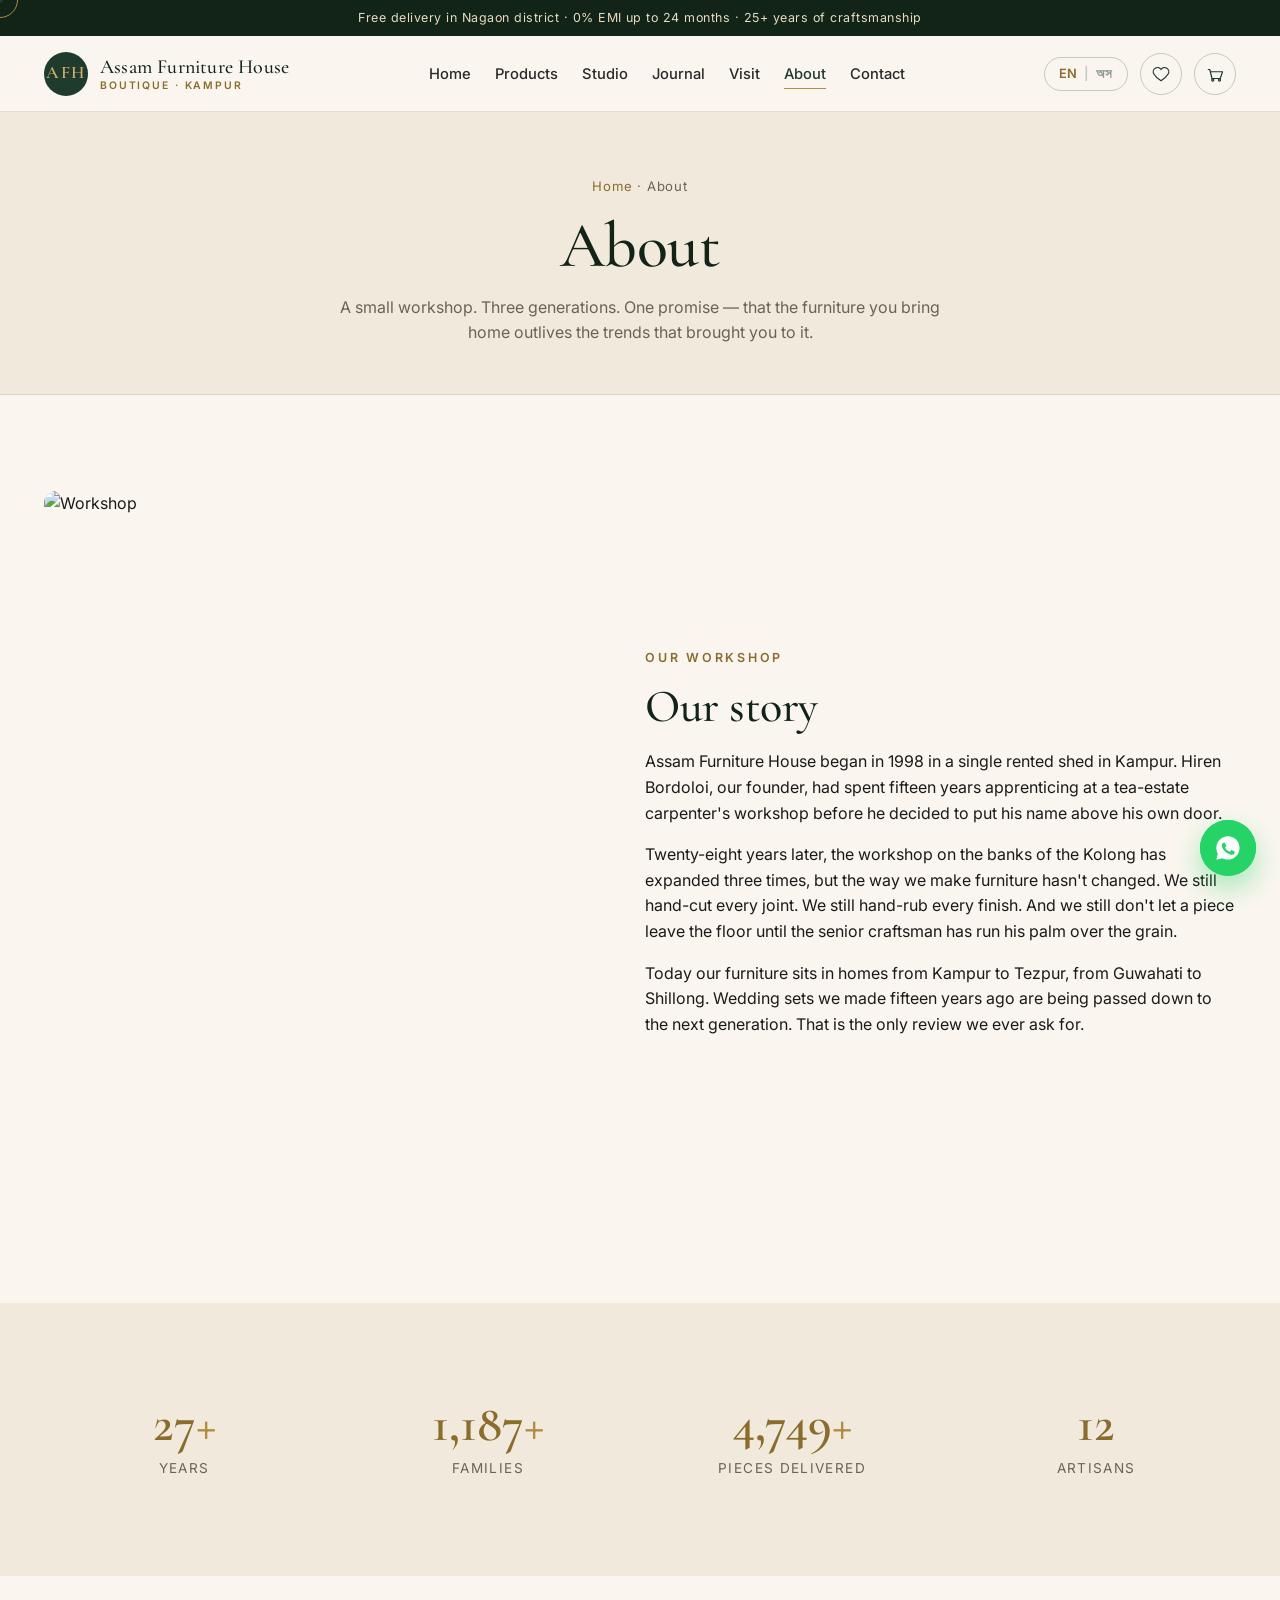
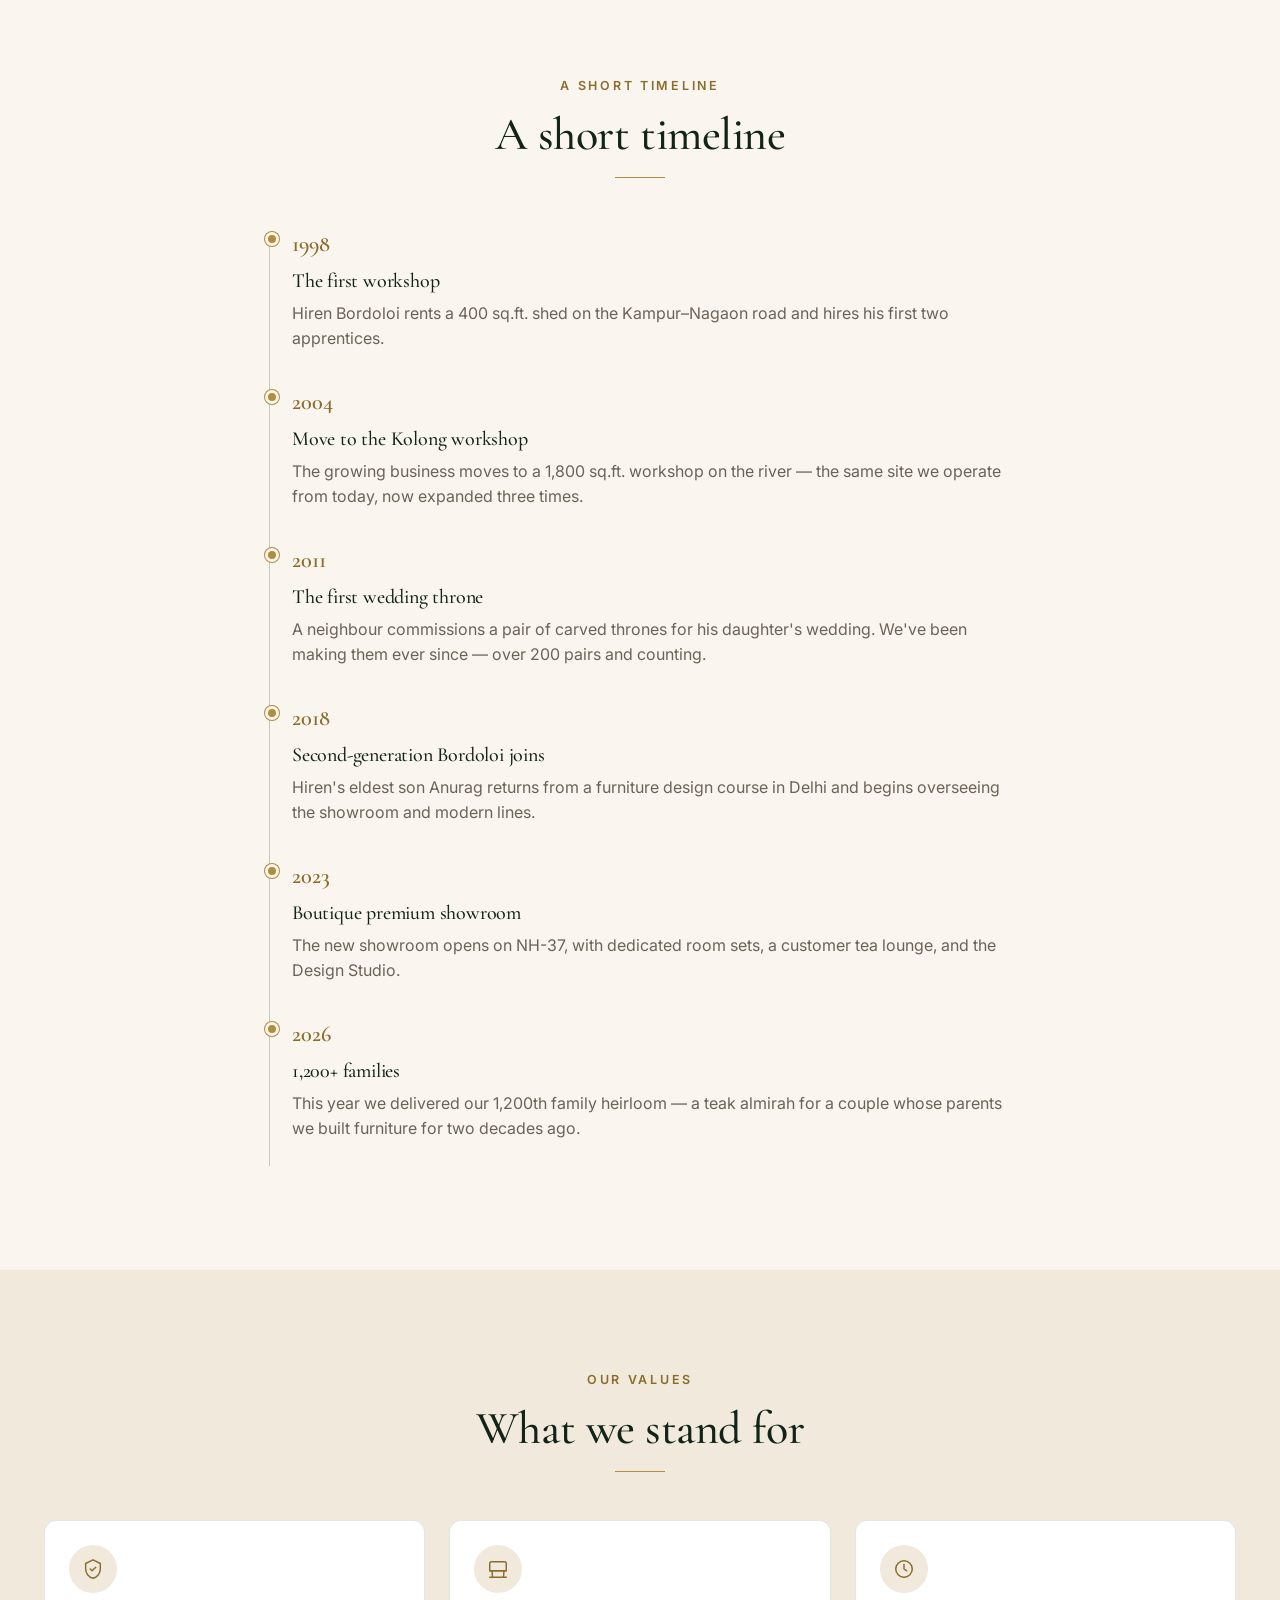
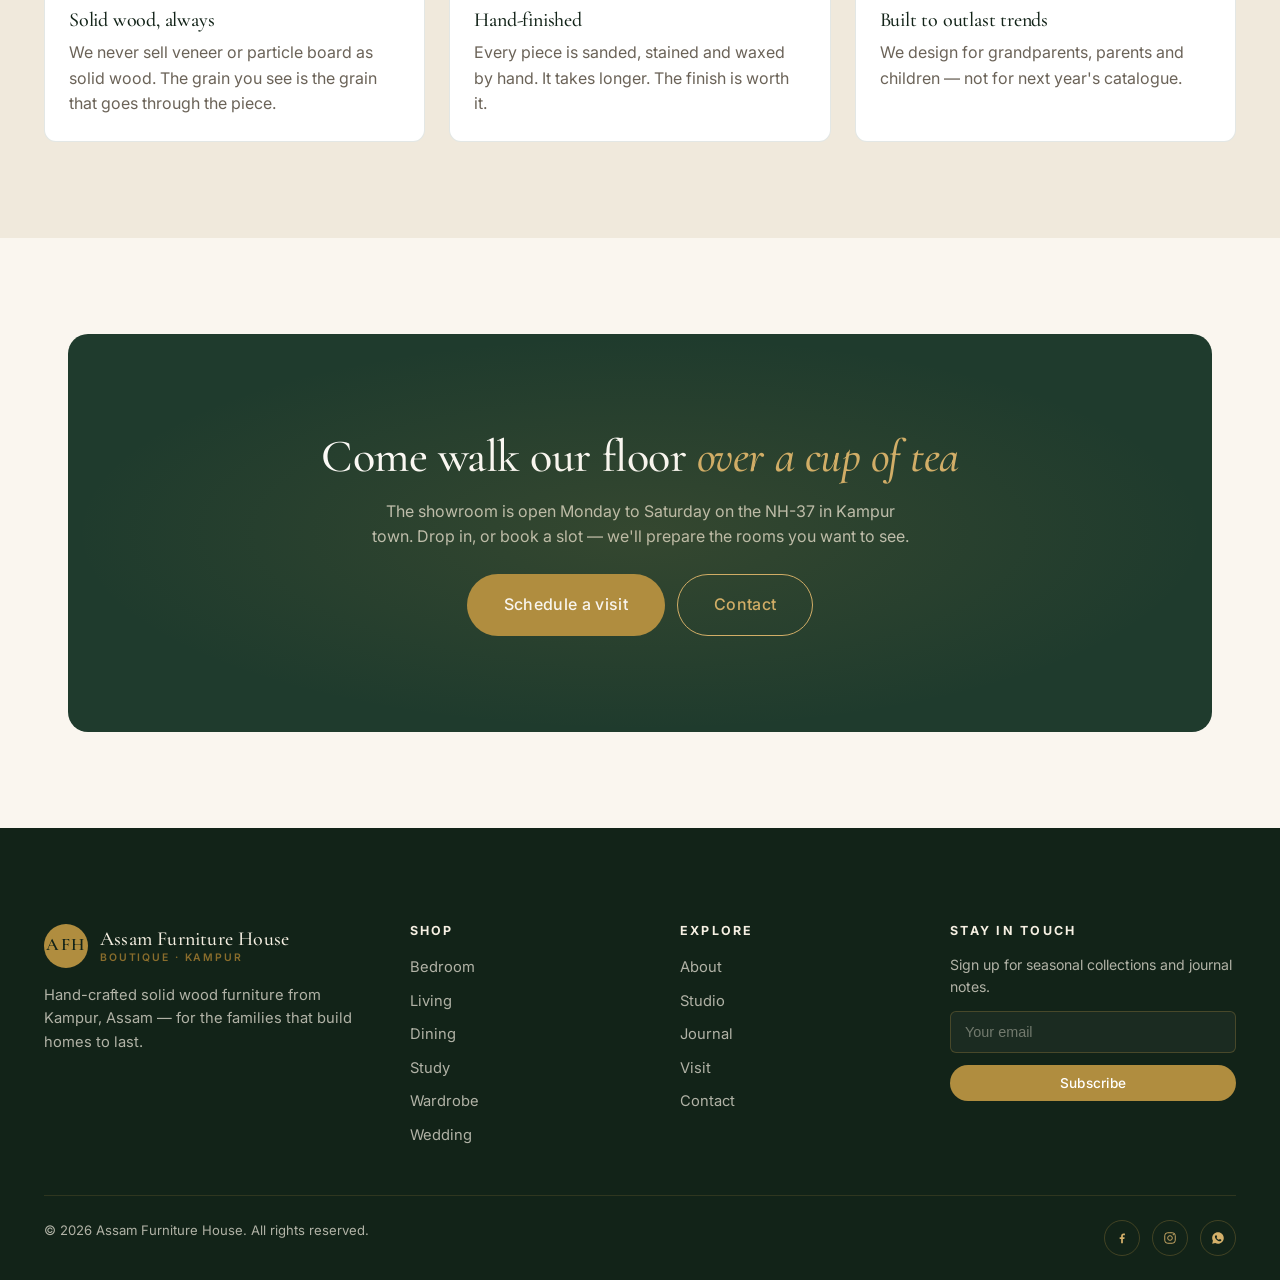
==== about.html @ fefc9b8c "first commit" ====
<!DOCTYPE html>
<html lang="en">
<head>
  <meta charset="UTF-8" />
  <meta name="viewport" content="width=device-width, initial-scale=1.0" />
  <title>About — Assam Furniture House</title>
  <meta name="description" content="Three generations of the Bordoloi family, hand-crafting solid wood furniture in Kampur, Assam since 1998." />

  <link rel="preconnect" href="https://fonts.googleapis.com">
  <link rel="preconnect" href="https://fonts.gstatic.com" crossorigin>
  <link href="https://fonts.googleapis.com/css2?family=Cormorant+Garamond:ital,wght@0,400;0,500;0,600;0,700;1,400;1,500&family=Inter:wght@400;500;600;700&display=swap" rel="stylesheet">

  <link rel="stylesheet" href="styles.css" />
  <script src="i18n.js" defer></script>
  <script src="script.js" defer></script>
  <script src="cart.js" defer></script>
  <script src="products.js" defer></script>
</head>
<body>

  <div class="page-loader" id="pageLoader">
    <div class="loader-inner">
      <div class="loader-mark">AFH</div>
      <div class="loader-line"></div>
    </div>
  </div>
  <div class="page-transition" id="pageTransition"></div>
  <div class="cursor-dot" id="cursorDot"></div>
  <div class="cursor-ring" id="cursorRing"></div>

  <header class="site-header">
    <div class="topbar">
      <div class="container topbar-inner">
        <p class="topbar-msg" data-i18n="topbar.msg">Free delivery in Nagaon district · 0% EMI up to 24 months · 25+ years of craftsmanship</p>
      </div>
    </div>
    <nav class="navbar" id="navbar">
      <div class="container nav-inner">
        <a href="index.html" class="brand">
          <span class="brand-mark">AFH</span>
          <span class="brand-name">
            <span data-i18n="brand.name">Assam Furniture House</span>
            <small data-i18n="brand.tag">Boutique · Kampur</small>
          </span>
        </a>
        <ul class="nav-links" id="navLinks">
          <li><a href="index.html" data-i18n="nav.home">Home</a></li>
          <li><a href="products.html" data-i18n="nav.products">Products</a></li>
          <li><a href="studio.html" data-i18n="nav.studio">Studio</a></li>
          <li><a href="journal.html" data-i18n="nav.journal">Journal</a></li>
          <li><a href="visit.html" data-i18n="nav.visit">Visit</a></li>
          <li><a href="about.html" data-i18n="nav.about">About</a></li>
          <li><a href="contact.html" data-i18n="nav.contact">Contact</a></li>
        </ul>
        <div class="nav-actions">
          <button class="lang-toggle" aria-label="Switch language">
            <span data-lang="en" class="on">EN</span>
            <span class="sep">|</span>
            <span data-lang="as">অস</span>
          </button>
          <a href="cart.html#wishlist" class="cart-pill" aria-label="Wishlist">
            <svg viewBox="0 0 24 24" fill="none" stroke="currentColor" stroke-width="1.6" stroke-linecap="round" stroke-linejoin="round"><path d="M12 21s-7-4.5-9.5-9A5.5 5.5 0 0 1 12 6a5.5 5.5 0 0 1 9.5 6c-2.5 4.5-9.5 9-9.5 9z"/></svg>
            <span class="count" data-wishlist-count>0</span>
          </a>
          <a href="cart.html" class="cart-pill" aria-label="Cart">
            <svg viewBox="0 0 24 24" fill="none" stroke="currentColor" stroke-width="1.6" stroke-linecap="round" stroke-linejoin="round"><path d="M3 6h2l3 12h11l3-9H6"/><circle cx="9" cy="20" r="1.4"/><circle cx="18" cy="20" r="1.4"/></svg>
            <span class="count" data-cart-count>0</span>
          </a>
          <button class="hamburger" id="hamburger" aria-label="Open menu" aria-expanded="false">
            <span></span><span></span><span></span>
          </button>
        </div>
      </div>
    </nav>
  </header>

  <main>
    <header class="page-header">
      <div class="container">
        <div class="breadcrumb">
          <a href="index.html" data-i18n="nav.home">Home</a> · <span data-i18n="nav.about">About</span>
        </div>
        <h1 data-i18n="nav.about">Our story</h1>
        <p data-i18n="about.lead">A small workshop. Three generations. One promise — that the furniture you bring home outlives the trends that brought you to it.</p>
      </div>
    </header>

    <!-- Story -->
    <section>
      <div class="container">
        <div class="story-grid">
          <div class="story-img reveal">
            <img src="https://images.unsplash.com/photo-1556909114-f6e7ad7d3136?w=900&q=80&auto=format&fit=crop" alt="Workshop" loading="lazy">
          </div>
          <div class="reveal reveal-delay-1">
            <span class="eyebrow" data-i18n="sections.story_eyebrow">Our Workshop</span>
            <h2 data-i18n="about.story_t">Our story</h2>
            <p data-i18n="about.story_p1">Assam Furniture House began in 1998 in a single rented shed in Kampur. Hiren Bordoloi, our founder, had spent fifteen years apprenticing at a tea-estate carpenter's workshop before he decided to put his name above his own door.</p>
            <p data-i18n="about.story_p2">Twenty-eight years later, the workshop on the banks of the Kolong has expanded three times, but the way we make furniture hasn't changed. We still hand-cut every joint. We still hand-rub every finish. And we still don't let a piece leave the floor until the senior craftsman has run his palm over the grain.</p>
            <p data-i18n="about.story_p3">Today our furniture sits in homes from Kampur to Tezpur, from Guwahati to Shillong. Wedding sets we made fifteen years ago are being passed down to the next generation. That is the only review we ever ask for.</p>
          </div>
        </div>
      </div>
    </section>

    <!-- Stats -->
    <section style="background: var(--bg-soft);">
      <div class="container">
        <div class="stats-row">
          <div class="stat reveal">
            <div class="num"><span data-count="27">0</span><span class="plus">+</span></div>
            <div class="label" data-i18n="sections.stat_years">Years</div>
          </div>
          <div class="stat reveal reveal-delay-1">
            <div class="num"><span data-count="1200">0</span><span class="plus">+</span></div>
            <div class="label" data-i18n="sections.stat_families">Families</div>
          </div>
          <div class="stat reveal reveal-delay-2">
            <div class="num"><span data-count="4800">0</span><span class="plus">+</span></div>
            <div class="label" data-i18n="sections.stat_pieces">Pieces delivered</div>
          </div>
          <div class="stat reveal reveal-delay-3">
            <div class="num"><span data-count="12">0</span></div>
            <div class="label" data-i18n="sections.stat_artisans">Artisans</div>
          </div>
        </div>
      </div>
    </section>

    <!-- Timeline -->
    <section>
      <div class="container">
        <div class="section-head reveal">
          <span class="eyebrow">A short timeline</span>
          <h2 data-i18n="about.timeline_t">A short timeline</h2>
          <span class="divider-flourish"></span>
        </div>
        <div class="timeline">
          <div class="timeline-item reveal">
            <div class="timeline-year">1998</div>
            <h4>The first workshop</h4>
            <p>Hiren Bordoloi rents a 400 sq.ft. shed on the Kampur–Nagaon road and hires his first two apprentices.</p>
          </div>
          <div class="timeline-item reveal">
            <div class="timeline-year">2004</div>
            <h4>Move to the Kolong workshop</h4>
            <p>The growing business moves to a 1,800 sq.ft. workshop on the river — the same site we operate from today, now expanded three times.</p>
          </div>
          <div class="timeline-item reveal">
            <div class="timeline-year">2011</div>
            <h4>The first wedding throne</h4>
            <p>A neighbour commissions a pair of carved thrones for his daughter's wedding. We've been making them ever since — over 200 pairs and counting.</p>
          </div>
          <div class="timeline-item reveal">
            <div class="timeline-year">2018</div>
            <h4>Second-generation Bordoloi joins</h4>
            <p>Hiren's eldest son Anurag returns from a furniture design course in Delhi and begins overseeing the showroom and modern lines.</p>
          </div>
          <div class="timeline-item reveal">
            <div class="timeline-year">2023</div>
            <h4>Boutique premium showroom</h4>
            <p>The new showroom opens on NH-37, with dedicated room sets, a customer tea lounge, and the Design Studio.</p>
          </div>
          <div class="timeline-item reveal">
            <div class="timeline-year">2026</div>
            <h4>1,200+ families</h4>
            <p>This year we delivered our 1,200th family heirloom — a teak almirah for a couple whose parents we built furniture for two decades ago.</p>
          </div>
        </div>
      </div>
    </section>

    <!-- Values -->
    <section style="background: var(--bg-soft);">
      <div class="container">
        <div class="section-head reveal">
          <span class="eyebrow">Our values</span>
          <h2 data-i18n="about.values_t">What we stand for</h2>
          <span class="divider-flourish"></span>
        </div>
        <div class="values-grid">
          <div class="value-card reveal">
            <div class="icon">
              <svg viewBox="0 0 24 24" fill="none" stroke="currentColor" stroke-width="1.6" stroke-linecap="round" stroke-linejoin="round" style="width: 22px; height: 22px;"><path d="M12 2 4 6v6c0 5 3.5 9 8 10 4.5-1 8-5 8-10V6l-8-4z"/><path d="m9 12 2 2 4-4"/></svg>
            </div>
            <h4 data-i18n="about.v1_t">Solid wood, always</h4>
            <p data-i18n="about.v1_d">We never sell veneer or particle board as solid wood. The grain you see is the grain that goes through the piece.</p>
          </div>
          <div class="value-card reveal reveal-delay-1">
            <div class="icon">
              <svg viewBox="0 0 24 24" fill="none" stroke="currentColor" stroke-width="1.6" stroke-linecap="round" stroke-linejoin="round" style="width: 22px; height: 22px;"><path d="M3 21h18"/><path d="m18 21 .5-7"/><path d="M6 21l-.5-7"/><path d="M3 14h18"/><path d="M5 4h14a2 2 0 0 1 2 2v8H3V6a2 2 0 0 1 2-2z"/></svg>
            </div>
            <h4 data-i18n="about.v2_t">Hand-finished</h4>
            <p data-i18n="about.v2_d">Every piece is sanded, stained and waxed by hand. It takes longer. The finish is worth it.</p>
          </div>
          <div class="value-card reveal reveal-delay-2">
            <div class="icon">
              <svg viewBox="0 0 24 24" fill="none" stroke="currentColor" stroke-width="1.6" stroke-linecap="round" stroke-linejoin="round" style="width: 22px; height: 22px;"><circle cx="12" cy="12" r="9"/><path d="M12 7v5l3 2"/></svg>
            </div>
            <h4 data-i18n="about.v3_t">Built to outlast trends</h4>
            <p data-i18n="about.v3_d">We design for grandparents, parents and children — not for next year's catalogue.</p>
          </div>
        </div>
      </div>
    </section>

    <!-- CTA -->
    <section>
      <div class="container">
        <div class="cta-banner reveal">
          <h2>
            <span>Come walk our floor</span>
            <em>over a cup of tea</em>
          </h2>
          <p>The showroom is open Monday to Saturday on the NH-37 in Kampur town. Drop in, or book a slot — we'll prepare the rooms you want to see.</p>
          <div style="display: flex; gap: var(--s-3); justify-content: center; flex-wrap: wrap;">
            <a href="visit.html" class="btn btn-brass btn-lg" data-i18n="sections.visit_cta">Schedule a visit</a>
            <a href="contact.html" class="btn btn-outline btn-lg" style="border-color: var(--brass-light); color: var(--brass-light);" data-i18n="nav.contact">Contact us</a>
          </div>
        </div>
      </div>
    </section>
  </main>

  <footer class="site-footer">
    <div class="container">
      <div class="footer-grid">
        <div class="footer-brand">
          <a href="index.html" class="brand">
            <span class="brand-mark">AFH</span>
            <span class="brand-name">
              <span data-i18n="brand.name">Assam Furniture House</span>
              <small data-i18n="brand.tag">Boutique · Kampur</small>
            </span>
          </a>
          <p data-i18n="footer.tagline">Hand-crafted solid wood furniture from Kampur, Assam.</p>
        </div>
        <div class="footer-col">
          <h4 data-i18n="footer.shop">Shop</h4>
          <ul>
            <li><a href="products.html?cat=bedroom" data-i18n="categories.bedroom">Bedroom</a></li>
            <li><a href="products.html?cat=living" data-i18n="categories.living">Living</a></li>
            <li><a href="products.html?cat=dining" data-i18n="categories.dining">Dining</a></li>
            <li><a href="products.html?cat=study" data-i18n="categories.study">Study</a></li>
            <li><a href="products.html?cat=wardrobe" data-i18n="categories.wardrobe">Wardrobe</a></li>
            <li><a href="products.html?cat=wedding" data-i18n="categories.wedding">Wedding</a></li>
          </ul>
        </div>
        <div class="footer-col">
          <h4 data-i18n="footer.explore">Explore</h4>
          <ul>
            <li><a href="about.html" data-i18n="nav.about">About</a></li>
            <li><a href="studio.html" data-i18n="nav.studio">Studio</a></li>
            <li><a href="journal.html" data-i18n="nav.journal">Journal</a></li>
            <li><a href="visit.html" data-i18n="nav.visit">Visit</a></li>
            <li><a href="contact.html" data-i18n="nav.contact">Contact</a></li>
          </ul>
        </div>
        <div class="footer-col footer-newsletter">
          <h4 data-i18n="footer.stay">Stay in touch</h4>
          <p style="font-size: 0.88rem; margin-bottom: var(--s-3);" data-i18n="footer.newsletter_p">Sign up for seasonal collections.</p>
          <form id="newsletterForm">
            <input type="email" required placeholder="Your email" data-i18n-placeholder="footer.newsletter_ph">
            <button type="submit" class="btn btn-brass btn-block btn-sm" data-i18n="footer.newsletter_btn">Subscribe</button>
          </form>
        </div>
      </div>
      <div class="footer-bottom">
        <span data-i18n="footer.rights">© 2026 Assam Furniture House. All rights reserved.</span>
        <div class="footer-socials">
          <a href="#" aria-label="Facebook"><svg viewBox="0 0 24 24" fill="currentColor"><path d="M13.5 21v-7.5h2.5l.5-3h-3V8.6c0-.9.3-1.5 1.6-1.5H17V4.4c-.4 0-1.4-.1-2.5-.1-2.5 0-4 1.5-4 4.2v2H8v3h2.5V21z"/></svg></a>
          <a href="#" aria-label="Instagram"><svg viewBox="0 0 24 24" fill="none" stroke="currentColor" stroke-width="1.6"><rect x="3" y="3" width="18" height="18" rx="5"/><circle cx="12" cy="12" r="4"/><circle cx="17.5" cy="6.5" r=".5" fill="currentColor"/></svg></a>
          <a href="#" aria-label="WhatsApp"><svg viewBox="0 0 24 24" fill="currentColor"><path d="M12 2C6.5 2 2 6.5 2 12c0 1.8.5 3.4 1.3 4.9L2 22l5.2-1.3c1.4.8 3 1.2 4.7 1.2 5.5 0 10-4.5 10-10S17.5 2 12 2zm5.6 14.4c-.2.6-1.3 1.2-1.8 1.3-.5.1-1.1.1-1.7-.1-.4-.1-.9-.3-1.6-.6-2.8-1.2-4.6-4-4.7-4.2-.1-.2-1.1-1.5-1.1-2.8 0-1.4.7-2 1-2.3.2-.2.5-.3.8-.3h.5c.2 0 .4 0 .6.5.2.6.7 2 .8 2.1.1.1.1.3 0 .5-.1.2-.1.3-.3.5-.1.1-.3.3-.4.4-.1.1-.3.3-.1.5.1.3.7 1.1 1.5 1.8 1 .9 1.9 1.2 2.2 1.4.3.1.4.1.6-.1.2-.2.7-.8.8-1 .2-.3.4-.2.6-.1.3.1 1.6.8 1.9.9.3.1.5.2.5.3.1.2.1.7-.1 1.3z"/></svg></a>
        </div>
      </div>
    </div>
  </footer>

  <a href="https://wa.me/919876543210?text=Hello%20Assam%20Furniture%20House" class="wa-float" aria-label="Chat on WhatsApp" target="_blank" rel="noopener">
    <svg viewBox="0 0 24 24" fill="currentColor"><path d="M12 2C6.5 2 2 6.5 2 12c0 1.8.5 3.4 1.3 4.9L2 22l5.2-1.3c1.4.8 3 1.2 4.7 1.2 5.5 0 10-4.5 10-10S17.5 2 12 2zm5.6 14.4c-.2.6-1.3 1.2-1.8 1.3-.5.1-1.1.1-1.7-.1-.4-.1-.9-.3-1.6-.6-2.8-1.2-4.6-4-4.7-4.2-.1-.2-1.1-1.5-1.1-2.8 0-1.4.7-2 1-2.3.2-.2.5-.3.8-.3h.5c.2 0 .4 0 .6.5.2.6.7 2 .8 2.1.1.1.1.3 0 .5-.1.2-.1.3-.3.5-.1.1-.3.3-.4.4-.1.1-.3.3-.1.5.1.3.7 1.1 1.5 1.8 1 .9 1.9 1.2 2.2 1.4.3.1.4.1.6-.1.2-.2.7-.8.8-1 .2-.3.4-.2.6-.1.3.1 1.6.8 1.9.9.3.1.5.2.5.3.1.2.1.7-.1 1.3z"/></svg>
  </a>

</body>
</html>
---- styles.css ----
/* =========================================================
   Assam Furniture House — Tier 4 (Boutique Premium)
   Editorial Cream + Forest + Brass design system
   ========================================================= */

/* ---------- 1. Tokens ---------- */
:root {
  /* Palette */
  --bg-page: #faf6ef;
  --bg-card: #ffffff;
  --bg-soft: #f0e9dc;
  --bg-deep: #ece2d0;
  --forest: #1f3b2d;
  --forest-deep: #122318;
  --forest-soft: #2d4f3d;
  --brass: #b08d3f;
  --brass-light: #d4b06a;
  --brass-deep: #8a6d2c;
  --ink: #1a1a1a;
  --ink-soft: #2a2a2a;
  --muted: #6b6358;
  --muted-soft: #948a7a;
  --line: rgba(31, 59, 45, 0.12);
  --line-strong: rgba(31, 59, 45, 0.24);
  --whatsapp: #25d366;
  --shadow-sm: 0 2px 8px rgba(31, 59, 45, 0.06);
  --shadow-md: 0 8px 28px rgba(31, 59, 45, 0.10);
  --shadow-lg: 0 24px 60px rgba(31, 59, 45, 0.14);

  /* Type */
  --font-display: "Cormorant Garamond", "Georgia", serif;
  --font-body: "Inter", -apple-system, BlinkMacSystemFont, "Segoe UI", sans-serif;

  /* Spacing scale */
  --s-1: 4px;
  --s-2: 8px;
  --s-3: 12px;
  --s-4: 16px;
  --s-5: 24px;
  --s-6: 32px;
  --s-7: 48px;
  --s-8: 64px;
  --s-9: 96px;
  --s-10: 128px;

  /* Radii */
  --r-sm: 6px;
  --r-md: 12px;
  --r-lg: 20px;
  --r-pill: 999px;

  /* Transitions */
  --t-fast: 180ms cubic-bezier(.2,.7,.3,1);
  --t-med: 320ms cubic-bezier(.2,.7,.3,1);
  --t-slow: 600ms cubic-bezier(.2,.7,.3,1);

  /* Layout */
  --container: 1240px;
  --nav-h: 76px;
  --topbar-h: 36px;
}

/* ---------- 2. Base ---------- */
*,
*::before,
*::after { box-sizing: border-box; }

html {
  scroll-behavior: smooth;
  -webkit-text-size-adjust: 100%;
}

body {
  margin: 0;
  font-family: var(--font-body);
  font-size: 16px;
  line-height: 1.6;
  color: var(--ink);
  background: var(--bg-page);
  overflow-x: hidden;
  -webkit-font-smoothing: antialiased;
}

img {
  max-width: 100%;
  height: auto;
  display: block;
}

a {
  color: inherit;
  text-decoration: none;
}

button {
  font-family: inherit;
  cursor: pointer;
  border: none;
  background: none;
  color: inherit;
}

ul, ol { list-style: none; padding: 0; margin: 0; }

h1, h2, h3, h4, h5 {
  font-family: var(--font-display);
  font-weight: 500;
  line-height: 1.15;
  color: var(--forest-deep);
  letter-spacing: -0.01em;
  margin: 0 0 var(--s-4);
}

h1 { font-size: clamp(2.4rem, 5vw, 4.2rem); }
h2 { font-size: clamp(1.9rem, 3.6vw, 3rem); }
h3 { font-size: clamp(1.4rem, 2.4vw, 2rem); }
h4 { font-size: 1.25rem; }

p { margin: 0 0 var(--s-4); }

.container {
  width: 100%;
  max-width: var(--container);
  margin: 0 auto;
  padding: 0 var(--s-5);
}

section { padding: var(--s-9) 0; }

.eyebrow {
  display: inline-block;
  font-family: var(--font-body);
  font-size: 0.78rem;
  letter-spacing: 0.22em;
  text-transform: uppercase;
  color: var(--brass-deep);
  font-weight: 600;
  margin-bottom: var(--s-3);
}

.section-head {
  text-align: center;
  max-width: 720px;
  margin: 0 auto var(--s-7);
}
.section-head p { color: var(--muted); font-size: 1.05rem; }

.divider-flourish {
  display: block;
  width: 50px;
  height: 1px;
  background: var(--brass);
  margin: var(--s-3) auto var(--s-4);
}

/* ---------- 3. Buttons ---------- */
.btn {
  display: inline-flex;
  align-items: center;
  justify-content: center;
  gap: var(--s-2);
  padding: 14px 28px;
  border-radius: var(--r-pill);
  font-weight: 500;
  font-size: 0.95rem;
  letter-spacing: 0.02em;
  transition: transform var(--t-fast), background var(--t-fast), box-shadow var(--t-fast), color var(--t-fast);
  cursor: pointer;
  border: 1px solid transparent;
  white-space: nowrap;
}
.btn:hover { transform: translateY(-2px); }
.btn:active { transform: translateY(0); }

.btn-primary {
  background: var(--forest);
  color: #f5efe2;
}
.btn-primary:hover { background: var(--forest-deep); box-shadow: var(--shadow-md); }

.btn-brass {
  background: var(--brass);
  color: #fff;
}
.btn-brass:hover { background: var(--brass-deep); box-shadow: var(--shadow-md); }

.btn-outline {
  background: transparent;
  border-color: var(--forest);
  color: var(--forest);
}
.btn-outline:hover { background: var(--forest); color: #f5efe2; }

.btn-ghost {
  padding: 10px 18px;
  color: var(--forest);
  font-weight: 500;
}
.btn-ghost:hover { color: var(--brass); }

.btn-wa {
  background: var(--whatsapp);
  color: #fff;
}
.btn-wa:hover { background: #1ea152; }

.btn-sm { padding: 9px 18px; font-size: 0.85rem; }
.btn-lg { padding: 17px 36px; font-size: 1rem; }
.btn-block { display: flex; width: 100%; }

/* ---------- 4. Page Loader ---------- */
.page-loader {
  position: fixed;
  inset: 0;
  background: var(--bg-page);
  z-index: 9999;
  display: grid;
  place-items: center;
  transition: opacity 600ms ease, visibility 600ms ease;
}
.page-loader.hidden {
  opacity: 0;
  visibility: hidden;
}
.loader-mark {
  font-family: var(--font-display);
  font-size: 3rem;
  color: var(--forest);
  letter-spacing: 0.1em;
  font-weight: 500;
  margin-bottom: var(--s-4);
  animation: loaderPulse 1.6s ease-in-out infinite;
}
.loader-line {
  width: 120px;
  height: 1px;
  background: var(--line);
  position: relative;
  overflow: hidden;
}
.loader-line::after {
  content: "";
  position: absolute;
  inset: 0;
  background: var(--brass);
  transform-origin: left;
  animation: loaderSlide 1.4s ease-in-out infinite;
}
@keyframes loaderPulse {
  0%, 100% { opacity: 1; }
  50% { opacity: 0.4; }
}
@keyframes loaderSlide {
  0% { transform: scaleX(0); transform-origin: left; }
  50% { transform: scaleX(1); transform-origin: left; }
  50.01% { transform: scaleX(1); transform-origin: right; }
  100% { transform: scaleX(0); transform-origin: right; }
}

/* ---------- 5. Page Transition ---------- */
.page-transition {
  position: fixed;
  inset: 0;
  background: var(--bg-page);
  z-index: 9998;
  pointer-events: none;
  opacity: 0;
  transition: opacity 320ms ease;
}
.page-transition.fade-out {
  opacity: 1;
  pointer-events: auto;
}

/* ---------- 6. Custom Cursor ---------- */
.cursor-dot, .cursor-ring {
  position: fixed;
  top: 0; left: 0;
  pointer-events: none;
  z-index: 9990;
  border-radius: 50%;
  opacity: 0;
  transition: opacity 300ms ease, transform 80ms ease, width 220ms ease, height 220ms ease, background 220ms ease;
}
.cursor-dot {
  width: 6px;
  height: 6px;
  background: var(--forest);
  transform: translate(-50%, -50%);
}
.cursor-ring {
  width: 36px;
  height: 36px;
  border: 1px solid var(--brass);
  transform: translate(-50%, -50%);
}
body.cursor-on .cursor-dot,
body.cursor-on .cursor-ring { opacity: 1; }
body.cursor-on .cursor-ring.cursor-hover {
  width: 56px;
  height: 56px;
  background: rgba(176, 141, 63, 0.08);
}
@media (max-width: 1024px), (pointer: coarse) {
  .cursor-dot, .cursor-ring { display: none; }
}

/* ---------- 7. Header / Navbar ---------- */
.site-header {
  position: sticky;
  top: 0;
  z-index: 100;
}
.topbar {
  background: var(--forest-deep);
  color: #e8dcc1;
  font-size: 0.78rem;
  height: var(--topbar-h);
  display: flex;
  align-items: center;
  overflow: hidden;
}
.topbar-inner {
  display: flex;
  justify-content: center;
  align-items: center;
  gap: var(--s-5);
}
.topbar-msg { margin: 0; letter-spacing: 0.04em; }
.topbar-msg .dot { color: var(--brass-light); margin: 0 var(--s-3); }

.navbar {
  background: rgba(250, 246, 239, 0.92);
  backdrop-filter: blur(14px);
  -webkit-backdrop-filter: blur(14px);
  border-bottom: 1px solid var(--line);
  height: var(--nav-h);
  transition: box-shadow var(--t-fast), background var(--t-fast);
}
.navbar.scrolled {
  box-shadow: 0 6px 22px rgba(31, 59, 45, 0.06);
  background: rgba(250, 246, 239, 0.98);
}
.nav-inner {
  display: flex;
  align-items: center;
  justify-content: space-between;
  height: 100%;
  gap: var(--s-5);
}
.brand {
  display: flex;
  align-items: center;
  gap: var(--s-3);
  flex-shrink: 0;
}
.brand-mark {
  width: 44px;
  height: 44px;
  border-radius: 50%;
  background: var(--forest);
  color: var(--brass-light);
  display: grid;
  place-items: center;
  font-family: var(--font-display);
  font-weight: 600;
  font-size: 1.1rem;
  letter-spacing: 0.08em;
}
.brand-name {
  font-family: var(--font-display);
  font-size: 1.25rem;
  color: var(--forest-deep);
  letter-spacing: 0.01em;
  font-weight: 500;
  line-height: 1.1;
}
.brand-name small {
  display: block;
  font-family: var(--font-body);
  font-size: 0.65rem;
  letter-spacing: 0.18em;
  color: var(--brass-deep);
  text-transform: uppercase;
  font-weight: 600;
  margin-top: 2px;
}

.nav-links {
  display: flex;
  align-items: center;
  gap: var(--s-5);
}
.nav-links a {
  font-size: 0.92rem;
  font-weight: 500;
  color: var(--ink-soft);
  position: relative;
  padding: 6px 0;
  transition: color var(--t-fast);
}
.nav-links a::after {
  content: "";
  position: absolute;
  bottom: 0;
  left: 0;
  right: 0;
  height: 1px;
  background: var(--brass);
  transform: scaleX(0);
  transform-origin: center;
  transition: transform var(--t-fast);
}
.nav-links a:hover,
.nav-links a.active { color: var(--forest); }
.nav-links a:hover::after,
.nav-links a.active::after { transform: scaleX(1); }

.nav-actions {
  display: flex;
  align-items: center;
  gap: var(--s-3);
}

.lang-toggle {
  display: inline-flex;
  align-items: center;
  gap: 6px;
  padding: 8px 14px;
  border: 1px solid var(--line-strong);
  border-radius: var(--r-pill);
  font-size: 0.8rem;
  font-weight: 600;
  letter-spacing: 0.05em;
  color: var(--forest);
  transition: background var(--t-fast), border-color var(--t-fast);
}
.lang-toggle:hover { background: var(--bg-soft); }
.lang-toggle .sep { color: var(--line-strong); }
.lang-toggle [data-lang] {
  opacity: 0.5;
  transition: opacity var(--t-fast);
}
.lang-toggle [data-lang].on { opacity: 1; color: var(--brass-deep); }

.cart-pill {
  position: relative;
  display: inline-grid;
  place-items: center;
  width: 42px;
  height: 42px;
  border-radius: 50%;
  border: 1px solid var(--line-strong);
  color: var(--forest);
  transition: background var(--t-fast), border-color var(--t-fast), transform var(--t-fast);
}
.cart-pill:hover { background: var(--bg-soft); }
.cart-pill svg { width: 18px; height: 18px; }
.cart-pill .count {
  position: absolute;
  top: -4px;
  right: -4px;
  min-width: 20px;
  height: 20px;
  padding: 0 6px;
  border-radius: var(--r-pill);
  background: var(--brass);
  color: #fff;
  font-size: 0.7rem;
  font-weight: 700;
  display: grid;
  place-items: center;
  border: 2px solid var(--bg-page);
  opacity: 0;
  transform: scale(0.6);
  transition: opacity var(--t-fast), transform var(--t-fast);
}
.cart-pill.has-items .count {
  opacity: 1;
  transform: scale(1);
}
.cart-pill.bump {
  animation: cartBump 420ms cubic-bezier(.25,1.6,.4,1);
}
@keyframes cartBump {
  0%, 100% { transform: scale(1); }
  40% { transform: scale(1.18); }
}

.hamburger {
  display: none;
  width: 42px;
  height: 42px;
  flex-direction: column;
  align-items: center;
  justify-content: center;
  gap: 5px;
  border-radius: 50%;
  border: 1px solid var(--line-strong);
  background: transparent;
}
.hamburger span {
  width: 18px;
  height: 1.5px;
  background: var(--forest);
  transition: transform var(--t-fast), opacity var(--t-fast);
}
.hamburger.open span:nth-child(1) { transform: translateY(6.5px) rotate(45deg); }
.hamburger.open span:nth-child(2) { opacity: 0; }
.hamburger.open span:nth-child(3) { transform: translateY(-6.5px) rotate(-45deg); }

@media (max-width: 980px) {
  .hamburger { display: inline-flex; }
  .nav-links {
    position: fixed;
    inset: calc(var(--nav-h) + var(--topbar-h)) 0 0 0;
    background: var(--bg-page);
    flex-direction: column;
    padding: var(--s-7) var(--s-5);
    gap: var(--s-4);
    align-items: flex-start;
    transform: translateX(100%);
    transition: transform var(--t-med);
    border-top: 1px solid var(--line);
    overflow-y: auto;
  }
  .nav-links.open { transform: translateX(0); }
  .nav-links a { font-family: var(--font-display); font-size: 1.5rem; }
  .brand-name { font-size: 1rem; }
  .brand-name small { font-size: 0.55rem; }
}

/* ---------- 8. Hero ---------- */
.hero {
  position: relative;
  padding: var(--s-9) 0 var(--s-10);
  overflow: hidden;
  background: linear-gradient(135deg, var(--bg-page) 0%, var(--bg-soft) 100%);
}
.hero-grid {
  display: grid;
  grid-template-columns: 1.05fr 1fr;
  gap: var(--s-8);
  align-items: center;
}
.hero-copy h1 {
  font-size: clamp(2.6rem, 5.4vw, 4.6rem);
  line-height: 1.05;
}
.hero-copy h1 em {
  font-style: italic;
  color: var(--brass-deep);
  font-weight: 400;
}
.hero-copy .lead {
  font-size: 1.1rem;
  color: var(--muted);
  max-width: 480px;
  margin-bottom: var(--s-6);
}
.hero-ctas {
  display: flex;
  gap: var(--s-3);
  flex-wrap: wrap;
  margin-bottom: var(--s-7);
}
.hero-chips {
  display: flex;
  gap: var(--s-5);
  flex-wrap: wrap;
}
.hero-chip {
  display: flex;
  align-items: center;
  gap: var(--s-3);
}
.hero-chip-icon {
  width: 44px;
  height: 44px;
  border-radius: 50%;
  background: var(--bg-card);
  border: 1px solid var(--line);
  display: grid;
  place-items: center;
  color: var(--brass-deep);
}
.hero-chip-icon svg { width: 20px; height: 20px; }
.hero-chip-text strong {
  display: block;
  font-size: 0.95rem;
  color: var(--forest-deep);
  font-weight: 600;
}
.hero-chip-text span {
  font-size: 0.78rem;
  color: var(--muted);
}

.hero-visual {
  position: relative;
  aspect-ratio: 4 / 5;
  border-radius: var(--r-lg);
  overflow: hidden;
  box-shadow: var(--shadow-lg);
}
.hero-visual img {
  width: 100%;
  height: 100%;
  object-fit: cover;
  transition: transform 8s ease;
}
.hero-visual:hover img { transform: scale(1.05); }
.hero-visual::after {
  content: "";
  position: absolute;
  inset: 0;
  background: linear-gradient(180deg, transparent 60%, rgba(18, 35, 24, 0.35) 100%);
}
.hero-badge {
  position: absolute;
  top: var(--s-5);
  left: var(--s-5);
  background: var(--bg-page);
  padding: var(--s-3) var(--s-5);
  border-radius: var(--r-pill);
  font-family: var(--font-display);
  font-style: italic;
  color: var(--forest);
  z-index: 2;
  box-shadow: var(--shadow-sm);
}
.hero-floating-card {
  position: absolute;
  bottom: var(--s-5);
  right: var(--s-5);
  background: rgba(250, 246, 239, 0.94);
  backdrop-filter: blur(10px);
  padding: var(--s-4) var(--s-5);
  border-radius: var(--r-md);
  z-index: 2;
  box-shadow: var(--shadow-md);
  display: flex;
  align-items: center;
  gap: var(--s-3);
  max-width: 240px;
}
.hero-floating-card .stars { color: var(--brass); font-size: 0.95rem; }
.hero-floating-card strong { display: block; color: var(--forest-deep); font-size: 0.95rem; }
.hero-floating-card span { font-size: 0.78rem; color: var(--muted); }

@media (max-width: 880px) {
  .hero { padding: var(--s-7) 0 var(--s-8); }
  .hero-grid { grid-template-columns: 1fr; gap: var(--s-7); }
  .hero-visual { aspect-ratio: 1 / 1; }
}

/* ---------- 9. Category strip ---------- */
.cat-grid {
  display: grid;
  grid-template-columns: repeat(6, 1fr);
  gap: var(--s-4);
}
.cat-card {
  position: relative;
  aspect-ratio: 3 / 4;
  border-radius: var(--r-md);
  overflow: hidden;
  display: block;
  background: var(--bg-soft);
}
.cat-card img {
  width: 100%; height: 100%;
  object-fit: cover;
  transition: transform var(--t-slow);
}
.cat-card::after {
  content: "";
  position: absolute;
  inset: 0;
  background: linear-gradient(180deg, transparent 40%, rgba(18, 35, 24, 0.75) 100%);
}
.cat-card-label {
  position: absolute;
  bottom: var(--s-4);
  left: var(--s-4);
  right: var(--s-4);
  z-index: 2;
  color: #faf6ef;
  font-family: var(--font-display);
  font-size: 1.15rem;
  font-weight: 500;
}
.cat-card-label small {
  display: block;
  font-family: var(--font-body);
  font-size: 0.7rem;
  font-weight: 500;
  letter-spacing: 0.14em;
  text-transform: uppercase;
  color: var(--brass-light);
  margin-top: 4px;
}
.cat-card:hover img { transform: scale(1.08); }

@media (max-width: 980px) { .cat-grid { grid-template-columns: repeat(3, 1fr); } }
@media (max-width: 580px) { .cat-grid { grid-template-columns: repeat(2, 1fr); gap: var(--s-3); } }

/* ---------- 10. Product cards ---------- */
.product-grid {
  display: grid;
  grid-template-columns: repeat(4, 1fr);
  gap: var(--s-5);
}
@media (max-width: 1100px) { .product-grid { grid-template-columns: repeat(3, 1fr); } }
@media (max-width: 800px) { .product-grid { grid-template-columns: repeat(2, 1fr); } }
@media (max-width: 460px) { .product-grid { grid-template-columns: 1fr; } }

.product-card {
  background: var(--bg-card);
  border-radius: var(--r-md);
  overflow: hidden;
  position: relative;
  border: 1px solid var(--line);
  transition: transform var(--t-fast), box-shadow var(--t-fast);
  display: flex;
  flex-direction: column;
}
.product-card:hover {
  transform: translateY(-4px);
  box-shadow: var(--shadow-md);
}
.product-card-img {
  position: relative;
  aspect-ratio: 4 / 5;
  overflow: hidden;
  background: var(--bg-soft);
}
.product-card-img img {
  width: 100%; height: 100%;
  object-fit: cover;
  transition: transform var(--t-slow);
}
.product-card:hover .product-card-img img { transform: scale(1.06); }

.product-badge {
  position: absolute;
  top: var(--s-3);
  left: var(--s-3);
  background: var(--forest);
  color: var(--brass-light);
  padding: 4px 10px;
  border-radius: var(--r-pill);
  font-size: 0.7rem;
  font-weight: 600;
  letter-spacing: 0.06em;
  text-transform: uppercase;
  z-index: 2;
}
.product-badge.brass { background: var(--brass); color: #fff; }

.product-wishlist {
  position: absolute;
  top: var(--s-3);
  right: var(--s-3);
  width: 38px;
  height: 38px;
  border-radius: 50%;
  background: rgba(255, 255, 255, 0.92);
  display: grid;
  place-items: center;
  z-index: 2;
  transition: background var(--t-fast), transform var(--t-fast);
}
.product-wishlist svg {
  width: 18px;
  height: 18px;
  color: var(--forest);
  transition: color var(--t-fast), fill var(--t-fast);
  fill: none;
}
.product-wishlist:hover { transform: scale(1.08); }
.product-wishlist.active svg { color: var(--brass); fill: var(--brass); }

.product-card-body {
  padding: var(--s-4);
  display: flex;
  flex-direction: column;
  flex: 1;
}
.product-cat {
  font-size: 0.7rem;
  letter-spacing: 0.14em;
  text-transform: uppercase;
  color: var(--brass-deep);
  font-weight: 600;
  margin-bottom: var(--s-2);
}
.product-name {
  font-family: var(--font-display);
  font-size: 1.2rem;
  color: var(--forest-deep);
  margin-bottom: var(--s-2);
  font-weight: 500;
  line-height: 1.2;
}
.product-rating {
  display: flex;
  align-items: center;
  gap: 6px;
  font-size: 0.8rem;
  color: var(--muted);
  margin-bottom: var(--s-3);
}
.product-rating .stars { color: var(--brass); }

.product-price {
  display: flex;
  align-items: baseline;
  gap: var(--s-2);
  margin-bottom: var(--s-2);
}
.product-price .now {
  font-family: var(--font-display);
  font-size: 1.4rem;
  color: var(--forest-deep);
  font-weight: 600;
}
.product-price .was {
  font-size: 0.85rem;
  color: var(--muted);
  text-decoration: line-through;
}
.product-emi {
  font-size: 0.78rem;
  color: var(--muted);
  margin-bottom: var(--s-3);
}
.product-emi strong { color: var(--forest); font-weight: 600; }

.product-actions {
  display: flex;
  gap: var(--s-2);
  margin-top: auto;
}
.product-actions .btn { flex: 1; padding: 11px 14px; font-size: 0.85rem; }

/* ---------- 11. EMI banner ---------- */
.emi-banner {
  background: var(--forest);
  color: #f5efe2;
  padding: var(--s-8) 0;
  position: relative;
  overflow: hidden;
}
.emi-banner::before {
  content: "";
  position: absolute;
  inset: 0;
  background: radial-gradient(ellipse at top right, rgba(176, 141, 63, 0.18), transparent 60%);
  pointer-events: none;
}
.emi-grid {
  display: grid;
  grid-template-columns: 1.2fr 1fr;
  gap: var(--s-7);
  align-items: center;
  position: relative;
}
.emi-banner h2 { color: #fff; }
.emi-banner h2 em { color: var(--brass-light); font-style: italic; }
.emi-banner .lead { color: rgba(245, 239, 226, 0.75); }
.emi-highlights {
  display: flex;
  gap: var(--s-5);
  margin-top: var(--s-5);
  flex-wrap: wrap;
}
.emi-h {
  font-family: var(--font-display);
}
.emi-h strong {
  display: block;
  font-size: 2rem;
  color: var(--brass-light);
  font-weight: 600;
}
.emi-h span { font-size: 0.85rem; color: rgba(245, 239, 226, 0.65); }

.emi-mini-calc {
  background: rgba(255, 255, 255, 0.06);
  border: 1px solid rgba(176, 141, 63, 0.3);
  border-radius: var(--r-md);
  padding: var(--s-5);
  backdrop-filter: blur(8px);
}
.emi-mini-calc label {
  display: block;
  font-size: 0.85rem;
  color: rgba(245, 239, 226, 0.7);
  margin-bottom: var(--s-2);
}
.emi-mini-calc input[type="range"] {
  width: 100%;
  accent-color: var(--brass-light);
}
.emi-mini-calc .value {
  font-family: var(--font-display);
  font-size: 1.4rem;
  color: var(--brass-light);
  margin-top: var(--s-2);
  margin-bottom: var(--s-4);
}
.emi-result {
  border-top: 1px solid rgba(176, 141, 63, 0.3);
  padding-top: var(--s-4);
  margin-top: var(--s-4);
  text-align: center;
}
.emi-result strong {
  display: block;
  font-family: var(--font-display);
  font-size: 2.4rem;
  color: var(--brass-light);
  font-weight: 600;
}
.emi-result span { font-size: 0.85rem; color: rgba(245, 239, 226, 0.7); }

@media (max-width: 880px) {
  .emi-grid { grid-template-columns: 1fr; }
}

/* ---------- 12. Visit teaser ---------- */
.visit-teaser {
  background: var(--bg-soft);
}
.visit-grid {
  display: grid;
  grid-template-columns: 1fr 1fr;
  gap: var(--s-7);
  align-items: center;
}
.visit-img {
  aspect-ratio: 4 / 3;
  border-radius: var(--r-md);
  overflow: hidden;
  box-shadow: var(--shadow-md);
}
.visit-img img { width: 100%; height: 100%; object-fit: cover; }
.visit-points {
  display: grid;
  gap: var(--s-4);
  margin: var(--s-5) 0;
}
.visit-point {
  display: flex;
  gap: var(--s-3);
  align-items: flex-start;
}
.visit-point-num {
  flex-shrink: 0;
  width: 32px;
  height: 32px;
  border-radius: 50%;
  background: var(--brass);
  color: #fff;
  display: grid;
  place-items: center;
  font-family: var(--font-display);
  font-weight: 600;
}
.visit-point strong {
  display: block;
  color: var(--forest-deep);
  margin-bottom: 2px;
}
.visit-point span { color: var(--muted); font-size: 0.92rem; }

@media (max-width: 880px) {
  .visit-grid { grid-template-columns: 1fr; }
}

/* ---------- 13. Story strip ---------- */
.story-strip {
  background: var(--bg-page);
}
.story-grid {
  display: grid;
  grid-template-columns: 1fr 1.1fr;
  gap: var(--s-8);
  align-items: center;
}
.story-img {
  aspect-ratio: 3 / 4;
  border-radius: var(--r-md);
  overflow: hidden;
}
.story-img img { width: 100%; height: 100%; object-fit: cover; }
.story-meta {
  display: flex;
  gap: var(--s-5);
  margin-top: var(--s-5);
  padding-top: var(--s-5);
  border-top: 1px solid var(--line);
}
.story-meta strong {
  display: block;
  font-family: var(--font-display);
  font-size: 2rem;
  color: var(--brass-deep);
}
.story-meta span { font-size: 0.85rem; color: var(--muted); }

@media (max-width: 880px) { .story-grid { grid-template-columns: 1fr; } }

/* ---------- 14. Journal teaser ---------- */
.journal-grid {
  display: grid;
  grid-template-columns: repeat(3, 1fr);
  gap: var(--s-5);
}
@media (max-width: 880px) { .journal-grid { grid-template-columns: 1fr; } }

.journal-card {
  background: var(--bg-card);
  border-radius: var(--r-md);
  overflow: hidden;
  border: 1px solid var(--line);
  transition: transform var(--t-fast), box-shadow var(--t-fast);
  display: flex;
  flex-direction: column;
}
.journal-card:hover {
  transform: translateY(-4px);
  box-shadow: var(--shadow-md);
}
.journal-card-img {
  aspect-ratio: 16 / 10;
  overflow: hidden;
}
.journal-card-img img {
  width: 100%; height: 100%;
  object-fit: cover;
  transition: transform var(--t-slow);
}
.journal-card:hover .journal-card-img img { transform: scale(1.06); }
.journal-card-body { padding: var(--s-5); }
.journal-card-meta {
  display: flex;
  gap: var(--s-3);
  font-size: 0.78rem;
  color: var(--muted);
  margin-bottom: var(--s-3);
}
.journal-card-meta .tag {
  color: var(--brass-deep);
  font-weight: 600;
  letter-spacing: 0.1em;
  text-transform: uppercase;
  font-size: 0.72rem;
}
.journal-card h3 {
  font-size: 1.3rem;
  margin-bottom: var(--s-3);
}
.journal-card p { color: var(--muted); margin-bottom: var(--s-3); }
.journal-card .read-more {
  display: inline-flex;
  align-items: center;
  gap: 6px;
  color: var(--brass-deep);
  font-weight: 600;
  font-size: 0.88rem;
}

/* ---------- 15. Testimonials carousel ---------- */
.testimonials {
  background: var(--bg-soft);
}
.tcarousel {
  position: relative;
  max-width: 800px;
  margin: 0 auto;
  text-align: center;
}
.tslide {
  display: none;
  padding: 0 var(--s-5);
}
.tslide.active {
  display: block;
  animation: fadeIn 600ms ease;
}
.tquote {
  font-family: var(--font-display);
  font-style: italic;
  font-size: clamp(1.3rem, 2.4vw, 1.8rem);
  color: var(--forest-deep);
  line-height: 1.4;
  margin-bottom: var(--s-5);
}
.tquote::before {
  content: "“";
  display: block;
  font-size: 4rem;
  color: var(--brass);
  line-height: 1;
  margin-bottom: var(--s-3);
}
.tperson {
  display: inline-flex;
  align-items: center;
  gap: var(--s-3);
}
.tperson-avatar {
  width: 52px;
  height: 52px;
  border-radius: 50%;
  background: var(--brass);
  color: #fff;
  display: grid;
  place-items: center;
  font-family: var(--font-display);
  font-size: 1.1rem;
  font-weight: 600;
}
.tperson-info {
  text-align: left;
}
.tperson-info strong {
  display: block;
  color: var(--forest-deep);
  font-weight: 600;
}
.tperson-info span { font-size: 0.85rem; color: var(--muted); }

.tdots {
  display: flex;
  justify-content: center;
  gap: var(--s-2);
  margin-top: var(--s-7);
}
.tdot {
  width: 8px;
  height: 8px;
  border-radius: 50%;
  background: var(--line-strong);
  transition: width var(--t-fast), background var(--t-fast);
}
.tdot.active {
  width: 28px;
  background: var(--brass);
  border-radius: var(--r-pill);
}

@keyframes fadeIn {
  from { opacity: 0; transform: translateY(8px); }
  to { opacity: 1; transform: translateY(0); }
}

/* ---------- 16. Stats ---------- */
.stats-row {
  display: grid;
  grid-template-columns: repeat(4, 1fr);
  gap: var(--s-5);
  text-align: center;
}
.stat .num {
  font-family: var(--font-display);
  font-size: clamp(2.4rem, 4vw, 3.6rem);
  color: var(--brass-deep);
  font-weight: 600;
  line-height: 1;
}
.stat .num .plus { color: var(--brass); }
.stat .label {
  font-size: 0.85rem;
  color: var(--muted);
  letter-spacing: 0.1em;
  text-transform: uppercase;
  margin-top: var(--s-2);
}
@media (max-width: 700px) { .stats-row { grid-template-columns: repeat(2, 1fr); gap: var(--s-6); } }

/* ---------- 17. CTA banner ---------- */
.cta-banner {
  text-align: center;
  background: var(--forest);
  color: #f5efe2;
  padding: var(--s-9) var(--s-5);
  position: relative;
  overflow: hidden;
  border-radius: var(--r-lg);
  margin: 0 var(--s-5);
}
.cta-banner h2 { color: #fff; }
.cta-banner h2 em { color: var(--brass-light); font-style: italic; }
.cta-banner p { color: rgba(245, 239, 226, 0.75); max-width: 540px; margin: 0 auto var(--s-5); }
.cta-banner::before {
  content: "";
  position: absolute;
  inset: 0;
  background: radial-gradient(ellipse at center, rgba(176, 141, 63, 0.15), transparent 70%);
}

/* ---------- 18. Footer ---------- */
.site-footer {
  background: var(--forest-deep);
  color: rgba(245, 239, 226, 0.7);
  padding: var(--s-9) 0 var(--s-5);
}
.footer-grid {
  display: grid;
  grid-template-columns: 1.4fr 1fr 1fr 1.2fr;
  gap: var(--s-6);
  margin-bottom: var(--s-7);
}
@media (max-width: 880px) {
  .footer-grid { grid-template-columns: 1fr 1fr; }
}
@media (max-width: 540px) { .footer-grid { grid-template-columns: 1fr; } }

.footer-brand .brand-mark {
  background: var(--brass);
  color: var(--forest-deep);
}
.footer-brand .brand-name { color: #f5efe2; }
.footer-brand p { margin-top: var(--s-4); font-size: 0.92rem; max-width: 320px; }

.footer-col h4 {
  color: #f5efe2;
  font-family: var(--font-body);
  font-size: 0.78rem;
  letter-spacing: 0.18em;
  text-transform: uppercase;
  font-weight: 700;
  margin-bottom: var(--s-4);
}
.footer-col ul { display: grid; gap: var(--s-2); }
.footer-col a {
  font-size: 0.92rem;
  transition: color var(--t-fast);
}
.footer-col a:hover { color: var(--brass-light); }

.footer-newsletter input {
  width: 100%;
  padding: 12px 14px;
  border: 1px solid rgba(176, 141, 63, 0.3);
  background: rgba(255, 255, 255, 0.04);
  border-radius: var(--r-sm);
  color: #f5efe2;
  font-size: 0.9rem;
  margin-bottom: var(--s-3);
}
.footer-newsletter input::placeholder { color: rgba(245, 239, 226, 0.4); }
.footer-newsletter input:focus { outline: 1px solid var(--brass); }

.footer-bottom {
  border-top: 1px solid rgba(176, 141, 63, 0.18);
  padding-top: var(--s-5);
  display: flex;
  justify-content: space-between;
  flex-wrap: wrap;
  gap: var(--s-3);
  font-size: 0.82rem;
}
.footer-socials { display: flex; gap: var(--s-3); }
.footer-socials a {
  width: 36px;
  height: 36px;
  border-radius: 50%;
  border: 1px solid rgba(176, 141, 63, 0.3);
  display: grid;
  place-items: center;
  color: var(--brass-light);
  transition: background var(--t-fast);
}
.footer-socials a:hover { background: var(--brass); color: var(--forest-deep); }
.footer-socials svg { width: 14px; height: 14px; }

/* ---------- 19. Floating WhatsApp ---------- */
.wa-float {
  position: fixed;
  bottom: 24px;
  right: 24px;
  width: 56px;
  height: 56px;
  background: var(--whatsapp);
  border-radius: 50%;
  display: grid;
  place-items: center;
  box-shadow: 0 12px 28px rgba(37, 211, 102, 0.4);
  z-index: 90;
  color: #fff;
  opacity: 0;
  transform: scale(0.6);
  transition: opacity 600ms ease, transform 600ms ease;
}
.wa-float.in {
  opacity: 1;
  transform: scale(1);
}
.wa-float svg { width: 28px; height: 28px; }
.wa-float::before {
  content: "";
  position: absolute;
  inset: 0;
  border-radius: 50%;
  background: var(--whatsapp);
  z-index: -1;
  animation: waPulse 2.4s ease-out infinite;
}
@keyframes waPulse {
  0% { transform: scale(1); opacity: 0.6; }
  100% { transform: scale(1.6); opacity: 0; }
}

/* ---------- 20. Toast ---------- */
.toast {
  position: fixed;
  bottom: 96px;
  right: 24px;
  background: var(--forest-deep);
  color: #f5efe2;
  padding: 12px 18px;
  border-radius: var(--r-pill);
  font-size: 0.88rem;
  box-shadow: var(--shadow-md);
  z-index: 95;
  opacity: 0;
  transform: translateY(12px);
  transition: opacity 300ms ease, transform 300ms ease;
  pointer-events: none;
}
.toast.in {
  opacity: 1;
  transform: translateY(0);
}
.toast .icon {
  display: inline-grid;
  place-items: center;
  width: 18px;
  height: 18px;
  border-radius: 50%;
  background: var(--brass);
  margin-right: var(--s-2);
  color: var(--forest-deep);
  font-size: 11px;
  font-weight: 700;
}

/* ---------- 21. Reveal animations ---------- */
.reveal {
  opacity: 0;
  transform: translateY(24px);
  transition: opacity 700ms ease, transform 700ms ease;
}
.reveal.in {
  opacity: 1;
  transform: translateY(0);
}
.reveal-delay-1 { transition-delay: 80ms; }
.reveal-delay-2 { transition-delay: 160ms; }
.reveal-delay-3 { transition-delay: 240ms; }

/* ---------- 22. Page header (interior pages) ---------- */
.page-header {
  background: var(--bg-soft);
  padding: var(--s-8) 0 var(--s-7);
  text-align: center;
  border-bottom: 1px solid var(--line);
}
.breadcrumb {
  font-size: 0.82rem;
  color: var(--muted);
  letter-spacing: 0.06em;
  margin-bottom: var(--s-3);
}
.breadcrumb a { color: var(--brass-deep); }
.breadcrumb a:hover { color: var(--forest); }
.page-header h1 { margin-bottom: var(--s-3); }
.page-header p { color: var(--muted); max-width: 640px; margin: 0 auto; }

/* ---------- 23. Products page filter ---------- */
.products-toolbar {
  display: flex;
  justify-content: space-between;
  align-items: center;
  flex-wrap: wrap;
  gap: var(--s-4);
  padding-bottom: var(--s-5);
  margin-bottom: var(--s-5);
  border-bottom: 1px solid var(--line);
}
.filter-chips {
  display: flex;
  gap: var(--s-2);
  flex-wrap: wrap;
}
.chip {
  padding: 8px 16px;
  border: 1px solid var(--line-strong);
  border-radius: var(--r-pill);
  font-size: 0.85rem;
  font-weight: 500;
  color: var(--ink-soft);
  cursor: pointer;
  transition: background var(--t-fast), border-color var(--t-fast), color var(--t-fast);
  background: transparent;
}
.chip:hover { background: var(--bg-soft); }
.chip.active {
  background: var(--forest);
  border-color: var(--forest);
  color: #f5efe2;
}
.sort-select {
  padding: 9px 16px;
  border: 1px solid var(--line-strong);
  border-radius: var(--r-pill);
  background: var(--bg-card);
  font-size: 0.85rem;
  font-family: inherit;
  color: var(--ink-soft);
  cursor: pointer;
}

.no-results {
  grid-column: 1 / -1;
  text-align: center;
  padding: var(--s-8) 0;
  color: var(--muted);
}
.no-results h3 { color: var(--forest-deep); margin-bottom: var(--s-2); }

/* ---------- 24. Product detail page ---------- */
.product-detail {
  display: grid;
  grid-template-columns: 1.1fr 1fr;
  gap: var(--s-7);
  padding: var(--s-7) 0;
}
.pd-gallery {
  display: grid;
  gap: var(--s-3);
}
.pd-main {
  aspect-ratio: 4 / 5;
  border-radius: var(--r-md);
  overflow: hidden;
  background: var(--bg-soft);
}
.pd-main img { width: 100%; height: 100%; object-fit: cover; }
.pd-thumbs {
  display: grid;
  grid-template-columns: repeat(4, 1fr);
  gap: var(--s-3);
}
.pd-thumb {
  aspect-ratio: 1;
  border-radius: var(--r-sm);
  overflow: hidden;
  border: 2px solid transparent;
  cursor: pointer;
}
.pd-thumb.active { border-color: var(--brass); }
.pd-thumb img { width: 100%; height: 100%; object-fit: cover; }

.pd-info h1 { font-size: clamp(2rem, 3.2vw, 2.6rem); margin-bottom: var(--s-3); }
.pd-info .product-cat { margin-bottom: var(--s-3); }
.pd-info .product-rating { font-size: 0.9rem; }
.pd-info .product-price .now { font-size: 2rem; }

.pd-spec {
  display: grid;
  grid-template-columns: 1fr 1fr;
  gap: var(--s-3) var(--s-5);
  padding: var(--s-5) 0;
  margin: var(--s-5) 0;
  border-top: 1px solid var(--line);
  border-bottom: 1px solid var(--line);
}
.pd-spec dt {
  font-size: 0.78rem;
  letter-spacing: 0.1em;
  text-transform: uppercase;
  color: var(--muted);
  font-weight: 600;
}
.pd-spec dd {
  margin: 4px 0 0;
  color: var(--forest-deep);
  font-weight: 500;
}

.pd-actions {
  display: flex;
  gap: var(--s-3);
  flex-wrap: wrap;
  margin-bottom: var(--s-5);
}

.pd-tags {
  display: flex;
  gap: var(--s-2);
  margin-bottom: var(--s-5);
  flex-wrap: wrap;
}
.pd-tag {
  display: inline-flex;
  align-items: center;
  gap: 6px;
  padding: 6px 14px;
  background: var(--bg-soft);
  border-radius: var(--r-pill);
  font-size: 0.78rem;
  color: var(--ink-soft);
}

@media (max-width: 880px) { .product-detail { grid-template-columns: 1fr; padding-top: var(--s-5); } }

/* ---------- 25. Cart page ---------- */
.cart-tabs {
  display: flex;
  gap: var(--s-2);
  margin-bottom: var(--s-5);
  border-bottom: 1px solid var(--line);
}
.cart-tab {
  padding: 14px 20px;
  font-weight: 600;
  font-size: 0.95rem;
  color: var(--muted);
  border-bottom: 2px solid transparent;
  margin-bottom: -1px;
  cursor: pointer;
  transition: color var(--t-fast), border-color var(--t-fast);
}
.cart-tab.active {
  color: var(--forest);
  border-bottom-color: var(--brass);
}
.cart-tab .count {
  display: inline-grid;
  place-items: center;
  min-width: 22px;
  height: 22px;
  padding: 0 8px;
  border-radius: var(--r-pill);
  background: var(--bg-soft);
  font-size: 0.78rem;
  margin-left: 6px;
}
.cart-tab.active .count {
  background: var(--brass);
  color: #fff;
}

.cart-layout {
  display: grid;
  grid-template-columns: 1.7fr 1fr;
  gap: var(--s-6);
  align-items: start;
}
@media (max-width: 980px) { .cart-layout { grid-template-columns: 1fr; } }

.cart-list { display: grid; gap: var(--s-3); }
.cart-item {
  display: grid;
  grid-template-columns: 110px 1fr auto;
  gap: var(--s-4);
  padding: var(--s-4);
  background: var(--bg-card);
  border-radius: var(--r-md);
  border: 1px solid var(--line);
  align-items: center;
}
.cart-item-img {
  aspect-ratio: 1;
  border-radius: var(--r-sm);
  overflow: hidden;
  background: var(--bg-soft);
}
.cart-item-img img { width: 100%; height: 100%; object-fit: cover; }
.cart-item-info h4 {
  margin: 0 0 4px;
  font-size: 1.1rem;
  color: var(--forest-deep);
}
.cart-item-cat {
  font-size: 0.78rem;
  letter-spacing: 0.12em;
  text-transform: uppercase;
  color: var(--brass-deep);
  font-weight: 600;
  margin-bottom: var(--s-2);
}
.cart-item-price {
  font-family: var(--font-display);
  color: var(--forest-deep);
  font-size: 1.15rem;
  font-weight: 600;
}
.cart-item-controls {
  display: flex;
  flex-direction: column;
  align-items: flex-end;
  gap: var(--s-2);
}
.qty-stepper {
  display: inline-flex;
  align-items: center;
  border: 1px solid var(--line-strong);
  border-radius: var(--r-pill);
  overflow: hidden;
}
.qty-stepper button {
  width: 32px;
  height: 32px;
  background: transparent;
  font-size: 1rem;
  color: var(--forest);
  transition: background var(--t-fast);
}
.qty-stepper button:hover { background: var(--bg-soft); }
.qty-stepper .qty-val {
  min-width: 32px;
  text-align: center;
  font-weight: 600;
  font-size: 0.92rem;
}
.cart-item-remove {
  font-size: 0.8rem;
  color: var(--muted);
  text-decoration: underline;
  background: none;
  padding: 0;
}
.cart-item-remove:hover { color: var(--forest); }

.cart-empty {
  text-align: center;
  padding: var(--s-9) var(--s-5);
  background: var(--bg-card);
  border-radius: var(--r-md);
  border: 1px dashed var(--line-strong);
}
.cart-empty .icon {
  width: 64px;
  height: 64px;
  margin: 0 auto var(--s-4);
  border-radius: 50%;
  background: var(--bg-soft);
  display: grid;
  place-items: center;
  color: var(--brass-deep);
}
.cart-empty h3 { margin-bottom: var(--s-2); }
.cart-empty p { color: var(--muted); margin-bottom: var(--s-4); }

.cart-summary {
  position: sticky;
  top: calc(var(--nav-h) + var(--topbar-h) + var(--s-4));
  background: var(--bg-card);
  border: 1px solid var(--line);
  border-radius: var(--r-md);
  padding: var(--s-5);
}
.cart-summary h3 { font-size: 1.4rem; }
.cart-summary-row {
  display: flex;
  justify-content: space-between;
  padding: 10px 0;
  font-size: 0.95rem;
  color: var(--ink-soft);
}
.cart-summary-row.total {
  border-top: 1px solid var(--line);
  margin-top: var(--s-3);
  padding-top: var(--s-4);
  font-family: var(--font-display);
  font-size: 1.5rem;
  color: var(--forest-deep);
  font-weight: 600;
}
.cart-customer {
  display: grid;
  gap: var(--s-3);
  margin: var(--s-4) 0;
}
.cart-customer label {
  font-size: 0.78rem;
  letter-spacing: 0.1em;
  text-transform: uppercase;
  color: var(--muted);
  font-weight: 600;
  display: block;
  margin-bottom: 4px;
}
.cart-customer input {
  width: 100%;
  padding: 11px 14px;
  border: 1px solid var(--line-strong);
  border-radius: var(--r-sm);
  background: var(--bg-page);
  font-family: inherit;
  font-size: 0.92rem;
}
.cart-customer input:focus { outline: 1px solid var(--brass); border-color: var(--brass); }

/* ---------- 26. Visit / Scheduler page ---------- */
.visit-layout {
  display: grid;
  grid-template-columns: 1.3fr 1fr;
  gap: var(--s-7);
  align-items: start;
}
@media (max-width: 980px) { .visit-layout { grid-template-columns: 1fr; } }

.visit-step {
  margin-bottom: var(--s-7);
}
.visit-step-head {
  display: flex;
  align-items: center;
  gap: var(--s-3);
  margin-bottom: var(--s-4);
}
.visit-step-num {
  width: 32px;
  height: 32px;
  border-radius: 50%;
  background: var(--forest);
  color: var(--brass-light);
  display: grid;
  place-items: center;
  font-family: var(--font-display);
  font-weight: 600;
}
.visit-step-head h3 { margin: 0; font-size: 1.3rem; }

.date-grid {
  display: grid;
  grid-template-columns: repeat(7, 1fr);
  gap: var(--s-2);
}
.date-cell {
  aspect-ratio: 1;
  border: 1px solid var(--line);
  border-radius: var(--r-sm);
  display: grid;
  place-items: center;
  cursor: pointer;
  transition: background var(--t-fast), border-color var(--t-fast);
  text-align: center;
  background: var(--bg-card);
}
.date-cell.disabled {
  opacity: 0.35;
  cursor: not-allowed;
  background: var(--bg-soft);
}
.date-cell:not(.disabled):hover { background: var(--bg-soft); border-color: var(--brass); }
.date-cell.selected {
  background: var(--forest);
  border-color: var(--forest);
  color: #f5efe2;
}
.date-cell .dow {
  font-size: 0.7rem;
  letter-spacing: 0.1em;
  text-transform: uppercase;
  color: var(--muted);
}
.date-cell.selected .dow { color: var(--brass-light); }
.date-cell .day {
  font-family: var(--font-display);
  font-size: 1.4rem;
  font-weight: 600;
  margin-top: 2px;
}
.date-cell .mon {
  font-size: 0.7rem;
  color: var(--muted);
}
.date-cell.selected .mon { color: rgba(245, 239, 226, 0.7); }

.slot-grid {
  display: grid;
  grid-template-columns: repeat(auto-fill, minmax(140px, 1fr));
  gap: var(--s-2);
}
.slot {
  padding: 12px 14px;
  border: 1px solid var(--line-strong);
  border-radius: var(--r-pill);
  background: var(--bg-card);
  font-size: 0.9rem;
  cursor: pointer;
  text-align: center;
  font-family: inherit;
  transition: all var(--t-fast);
}
.slot:hover { background: var(--bg-soft); }
.slot.selected {
  background: var(--forest);
  color: #f5efe2;
  border-color: var(--forest);
}

.interest-chips { display: flex; gap: var(--s-2); flex-wrap: wrap; }

.visit-summary {
  position: sticky;
  top: calc(var(--nav-h) + var(--topbar-h) + var(--s-4));
  background: var(--bg-card);
  border: 1px solid var(--line);
  border-radius: var(--r-md);
  padding: var(--s-5);
}
.visit-summary h3 { font-size: 1.3rem; }
.visit-summary-row {
  display: flex;
  justify-content: space-between;
  padding: 10px 0;
  border-bottom: 1px solid var(--line);
  font-size: 0.92rem;
}
.visit-summary-row:last-child { border-bottom: none; }
.visit-summary-row strong { color: var(--forest-deep); }
.visit-summary-row .empty { color: var(--muted-soft); font-style: italic; }

/* ---------- 27. Studio page ---------- */
.studio-layout {
  display: grid;
  grid-template-columns: 1.3fr 1fr;
  gap: var(--s-7);
}
@media (max-width: 980px) { .studio-layout { grid-template-columns: 1fr; } }

.studio-block {
  margin-bottom: var(--s-7);
}
.studio-block h3 { font-size: 1.4rem; margin-bottom: var(--s-2); }
.studio-block .desc { color: var(--muted); margin-bottom: var(--s-4); }

.option-grid {
  display: grid;
  grid-template-columns: repeat(auto-fill, minmax(140px, 1fr));
  gap: var(--s-3);
}
.option-card {
  padding: var(--s-3);
  border: 2px solid var(--line);
  border-radius: var(--r-md);
  background: var(--bg-card);
  cursor: pointer;
  transition: all var(--t-fast);
  text-align: center;
}
.option-card:hover { border-color: var(--brass-light); }
.option-card.selected {
  border-color: var(--brass);
  background: rgba(176, 141, 63, 0.05);
}
.option-swatch {
  width: 100%;
  aspect-ratio: 1;
  border-radius: var(--r-sm);
  margin-bottom: var(--s-2);
}
.option-card strong {
  display: block;
  font-family: var(--font-display);
  color: var(--forest-deep);
  font-size: 1.05rem;
}
.option-card span { font-size: 0.78rem; color: var(--muted); }

.studio-summary {
  position: sticky;
  top: calc(var(--nav-h) + var(--topbar-h) + var(--s-4));
  background: var(--bg-card);
  border: 1px solid var(--line);
  border-radius: var(--r-md);
  padding: var(--s-5);
}
.slider-row {
  margin-bottom: var(--s-4);
}
.slider-row label {
  display: flex;
  justify-content: space-between;
  font-size: 0.85rem;
  margin-bottom: var(--s-2);
  color: var(--muted);
}
.slider-row label strong { color: var(--forest-deep); font-weight: 600; }
.slider-row input[type="range"] { width: 100%; accent-color: var(--brass); }
.studio-result {
  background: var(--forest);
  color: #f5efe2;
  border-radius: var(--r-md);
  padding: var(--s-5);
  margin: var(--s-4) 0;
  text-align: center;
}
.studio-result .label {
  font-size: 0.78rem;
  letter-spacing: 0.1em;
  text-transform: uppercase;
  color: rgba(245, 239, 226, 0.7);
  margin-bottom: var(--s-2);
}
.studio-result .amount {
  font-family: var(--font-display);
  font-size: 2.4rem;
  color: var(--brass-light);
  font-weight: 600;
}
.studio-result small {
  display: block;
  font-size: 0.8rem;
  color: rgba(245, 239, 226, 0.65);
  margin-top: 4px;
}

/* ---------- 28. Journal pages ---------- */
.journal-list {
  display: grid;
  grid-template-columns: repeat(2, 1fr);
  gap: var(--s-5);
}
@media (max-width: 880px) { .journal-list { grid-template-columns: 1fr; } }

.article-hero {
  text-align: center;
  padding: var(--s-8) 0 var(--s-5);
  max-width: 760px;
  margin: 0 auto;
}
.article-hero .meta {
  font-size: 0.82rem;
  letter-spacing: 0.1em;
  color: var(--muted);
  margin-bottom: var(--s-4);
}
.article-hero h1 { font-size: clamp(2rem, 4.4vw, 3.4rem); }
.article-cover {
  max-width: 1000px;
  margin: 0 auto var(--s-7);
  aspect-ratio: 16 / 9;
  border-radius: var(--r-md);
  overflow: hidden;
}
.article-cover img { width: 100%; height: 100%; object-fit: cover; }
.article-body {
  max-width: 720px;
  margin: 0 auto;
  font-size: 1.08rem;
  line-height: 1.8;
}
.article-body h2 { margin-top: var(--s-7); font-size: 1.8rem; }
.article-body h3 { margin-top: var(--s-6); }
.article-body p { color: var(--ink-soft); }
.article-body blockquote {
  border-left: 3px solid var(--brass);
  padding: var(--s-3) var(--s-5);
  margin: var(--s-5) 0;
  font-family: var(--font-display);
  font-style: italic;
  font-size: 1.3rem;
  color: var(--forest-deep);
  background: var(--bg-soft);
  border-radius: 0 var(--r-sm) var(--r-sm) 0;
}
.article-body ul {
  list-style: disc;
  padding-left: var(--s-5);
  color: var(--ink-soft);
}
.article-body ul li { margin-bottom: var(--s-2); }

.article-footer {
  max-width: 720px;
  margin: var(--s-7) auto 0;
  padding-top: var(--s-5);
  border-top: 1px solid var(--line);
  display: flex;
  justify-content: space-between;
  align-items: center;
  flex-wrap: wrap;
  gap: var(--s-3);
}

/* ---------- 29. About page ---------- */
.timeline {
  position: relative;
  max-width: 760px;
  margin: 0 auto;
  padding-left: var(--s-6);
}
.timeline::before {
  content: "";
  position: absolute;
  left: 9px;
  top: 8px;
  bottom: 8px;
  width: 1px;
  background: var(--line-strong);
}
.timeline-item {
  position: relative;
  padding-bottom: var(--s-6);
}
.timeline-item::before {
  content: "";
  position: absolute;
  left: -27px;
  top: 6px;
  width: 14px;
  height: 14px;
  border-radius: 50%;
  background: var(--brass);
  border: 3px solid var(--bg-page);
  box-shadow: 0 0 0 1px var(--brass);
}
.timeline-year {
  font-family: var(--font-display);
  color: var(--brass-deep);
  font-size: 1.4rem;
  margin-bottom: var(--s-2);
  font-weight: 600;
}
.timeline-item h4 { margin-bottom: var(--s-2); }
.timeline-item p { color: var(--muted); margin: 0; }

.values-grid {
  display: grid;
  grid-template-columns: repeat(3, 1fr);
  gap: var(--s-5);
}
@media (max-width: 880px) { .values-grid { grid-template-columns: 1fr; } }
.value-card {
  background: var(--bg-card);
  border: 1px solid var(--line);
  border-radius: var(--r-md);
  padding: var(--s-5);
}
.value-card .icon {
  width: 48px;
  height: 48px;
  border-radius: 50%;
  background: var(--bg-soft);
  color: var(--brass-deep);
  display: grid;
  place-items: center;
  margin-bottom: var(--s-4);
}
.value-card h4 { margin-bottom: var(--s-2); }
.value-card p { color: var(--muted); margin: 0; }

/* ---------- 30. Contact page ---------- */
.contact-layout {
  display: grid;
  grid-template-columns: 1fr 1.2fr;
  gap: var(--s-7);
}
@media (max-width: 880px) { .contact-layout { grid-template-columns: 1fr; } }

.contact-info { display: grid; gap: var(--s-4); }
.contact-row {
  display: flex;
  gap: var(--s-3);
  padding: var(--s-4);
  background: var(--bg-card);
  border: 1px solid var(--line);
  border-radius: var(--r-md);
}
.contact-row .icon {
  flex-shrink: 0;
  width: 44px;
  height: 44px;
  border-radius: 50%;
  background: var(--bg-soft);
  color: var(--brass-deep);
  display: grid;
  place-items: center;
}
.contact-row strong {
  display: block;
  color: var(--forest-deep);
  margin-bottom: 4px;
}
.contact-row span, .contact-row a { color: var(--muted); font-size: 0.92rem; }
.contact-row a:hover { color: var(--forest); }

.hours-table { display: grid; gap: 6px; margin-top: var(--s-3); }
.hours-row {
  display: flex;
  justify-content: space-between;
  font-size: 0.88rem;
  padding: 4px 0;
}
.hours-row.today {
  background: var(--bg-soft);
  margin: 0 -8px;
  padding: 4px 8px;
  border-radius: var(--r-sm);
  font-weight: 600;
  color: var(--forest-deep);
}

.contact-form {
  background: var(--bg-card);
  border: 1px solid var(--line);
  border-radius: var(--r-md);
  padding: var(--s-5);
}
.form-row { margin-bottom: var(--s-4); }
.form-row label {
  display: block;
  font-size: 0.82rem;
  letter-spacing: 0.08em;
  text-transform: uppercase;
  color: var(--muted);
  font-weight: 600;
  margin-bottom: 6px;
}
.form-row input, .form-row textarea, .form-row select {
  width: 100%;
  padding: 12px 14px;
  border: 1px solid var(--line-strong);
  border-radius: var(--r-sm);
  background: var(--bg-page);
  font-family: inherit;
  font-size: 0.95rem;
  color: var(--ink);
}
.form-row textarea { resize: vertical; min-height: 110px; }
.form-row input:focus, .form-row textarea:focus, .form-row select:focus {
  outline: 1px solid var(--brass);
  border-color: var(--brass);
}

.map-embed {
  border-radius: var(--r-md);
  overflow: hidden;
  border: 1px solid var(--line);
  margin-top: var(--s-5);
}
.map-embed iframe { display: block; width: 100%; height: 360px; border: 0; }

/* ---------- 31. Lightbox / Modal ---------- */
.lightbox {
  position: fixed;
  inset: 0;
  background: rgba(18, 35, 24, 0.86);
  display: none;
  place-items: center;
  z-index: 200;
  padding: var(--s-5);
}
.lightbox.open { display: grid; animation: fadeIn 240ms ease; }
.lightbox img {
  max-width: 90vw;
  max-height: 86vh;
  border-radius: var(--r-md);
}
.lightbox-close {
  position: absolute;
  top: var(--s-5);
  right: var(--s-5);
  width: 44px;
  height: 44px;
  border-radius: 50%;
  background: rgba(255, 255, 255, 0.12);
  color: #f5efe2;
  display: grid;
  place-items: center;
}

/* ---------- 32. Mobile fine-tune ---------- */
@media (max-width: 600px) {
  section { padding: var(--s-7) 0; }
  .container { padding: 0 var(--s-4); }
  .hero { padding: var(--s-6) 0 var(--s-7); }
  .cta-banner { margin: 0; border-radius: 0; padding: var(--s-7) var(--s-4); }
  .wa-float { width: 50px; height: 50px; bottom: 16px; right: 16px; }
  .wa-float svg { width: 24px; height: 24px; }
  .toast { right: 16px; left: 16px; bottom: 80px; text-align: center; }
}

/* ---------- 33. Reduced motion ---------- */
@media (prefers-reduced-motion: reduce) {
  *, *::before, *::after {
    animation-duration: 0.01ms !important;
    animation-iteration-count: 1 !important;
    transition-duration: 0.01ms !important;
    scroll-behavior: auto !important;
  }
}
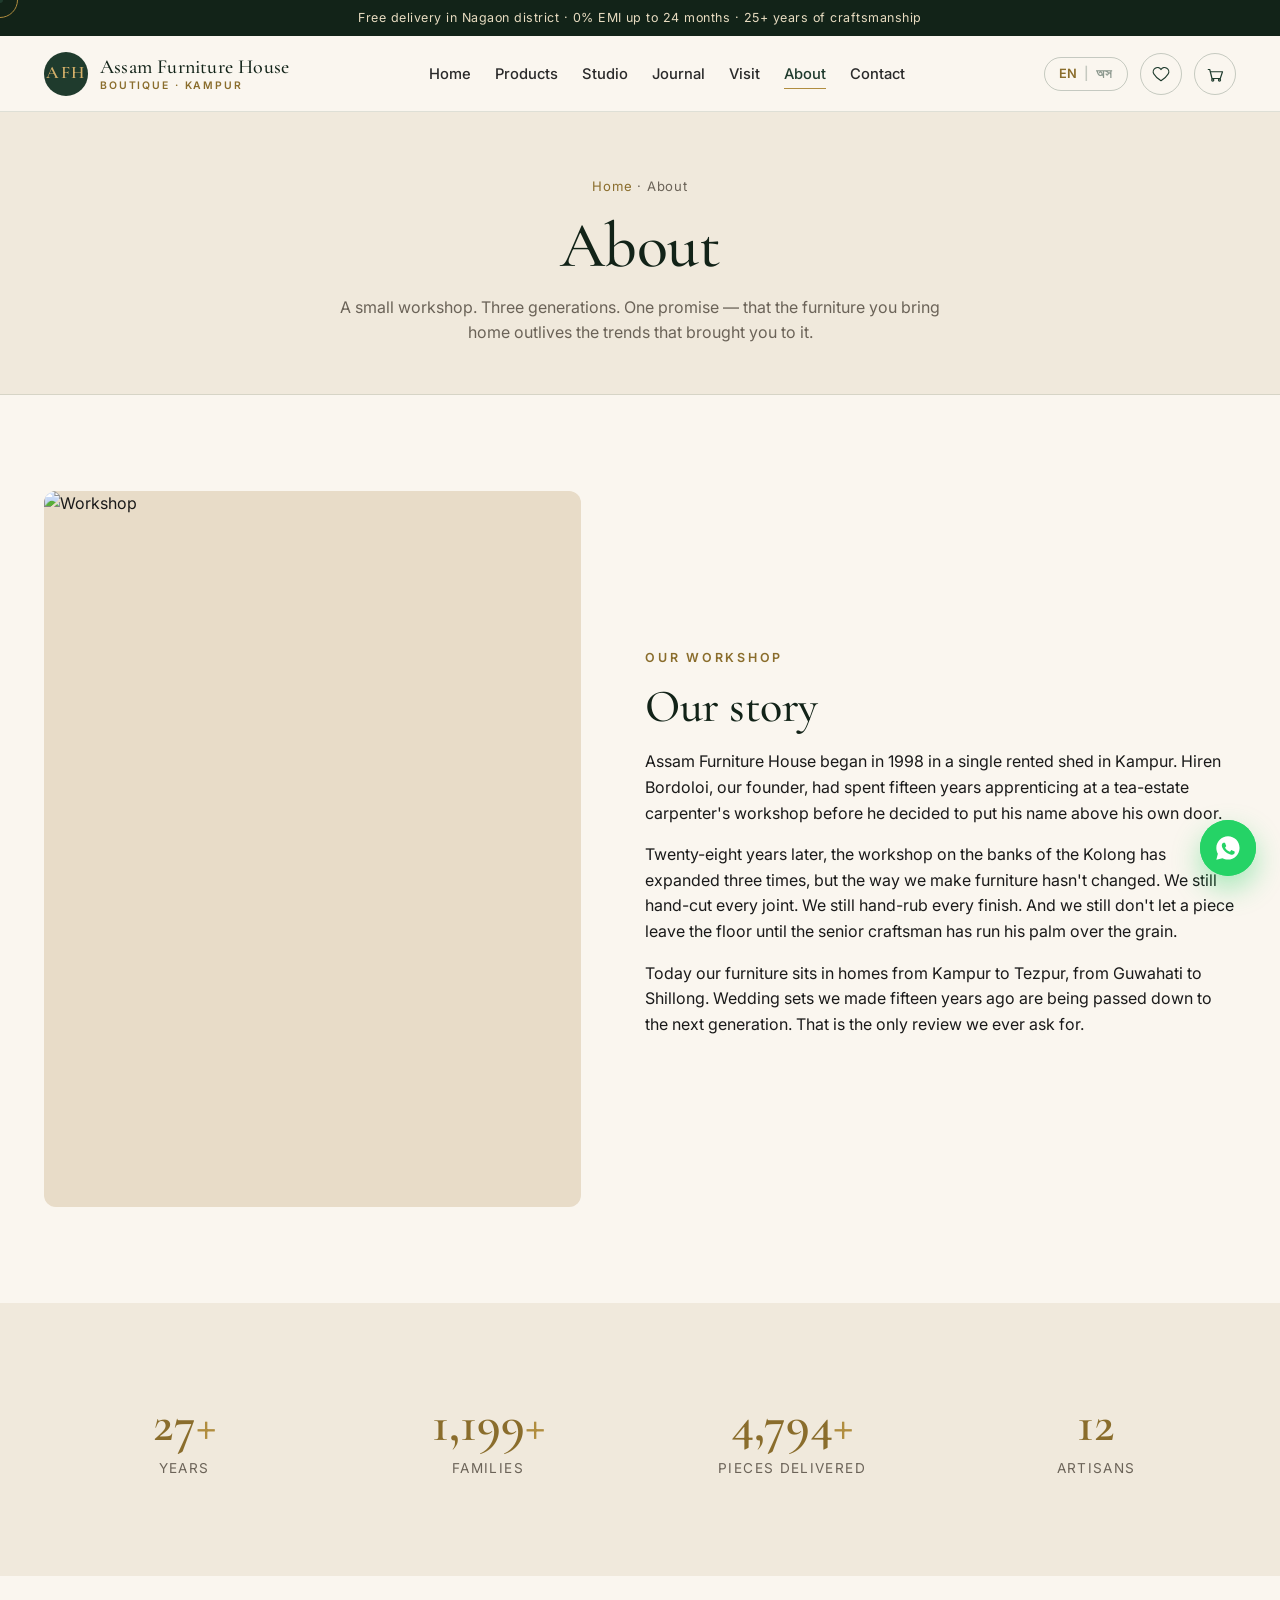
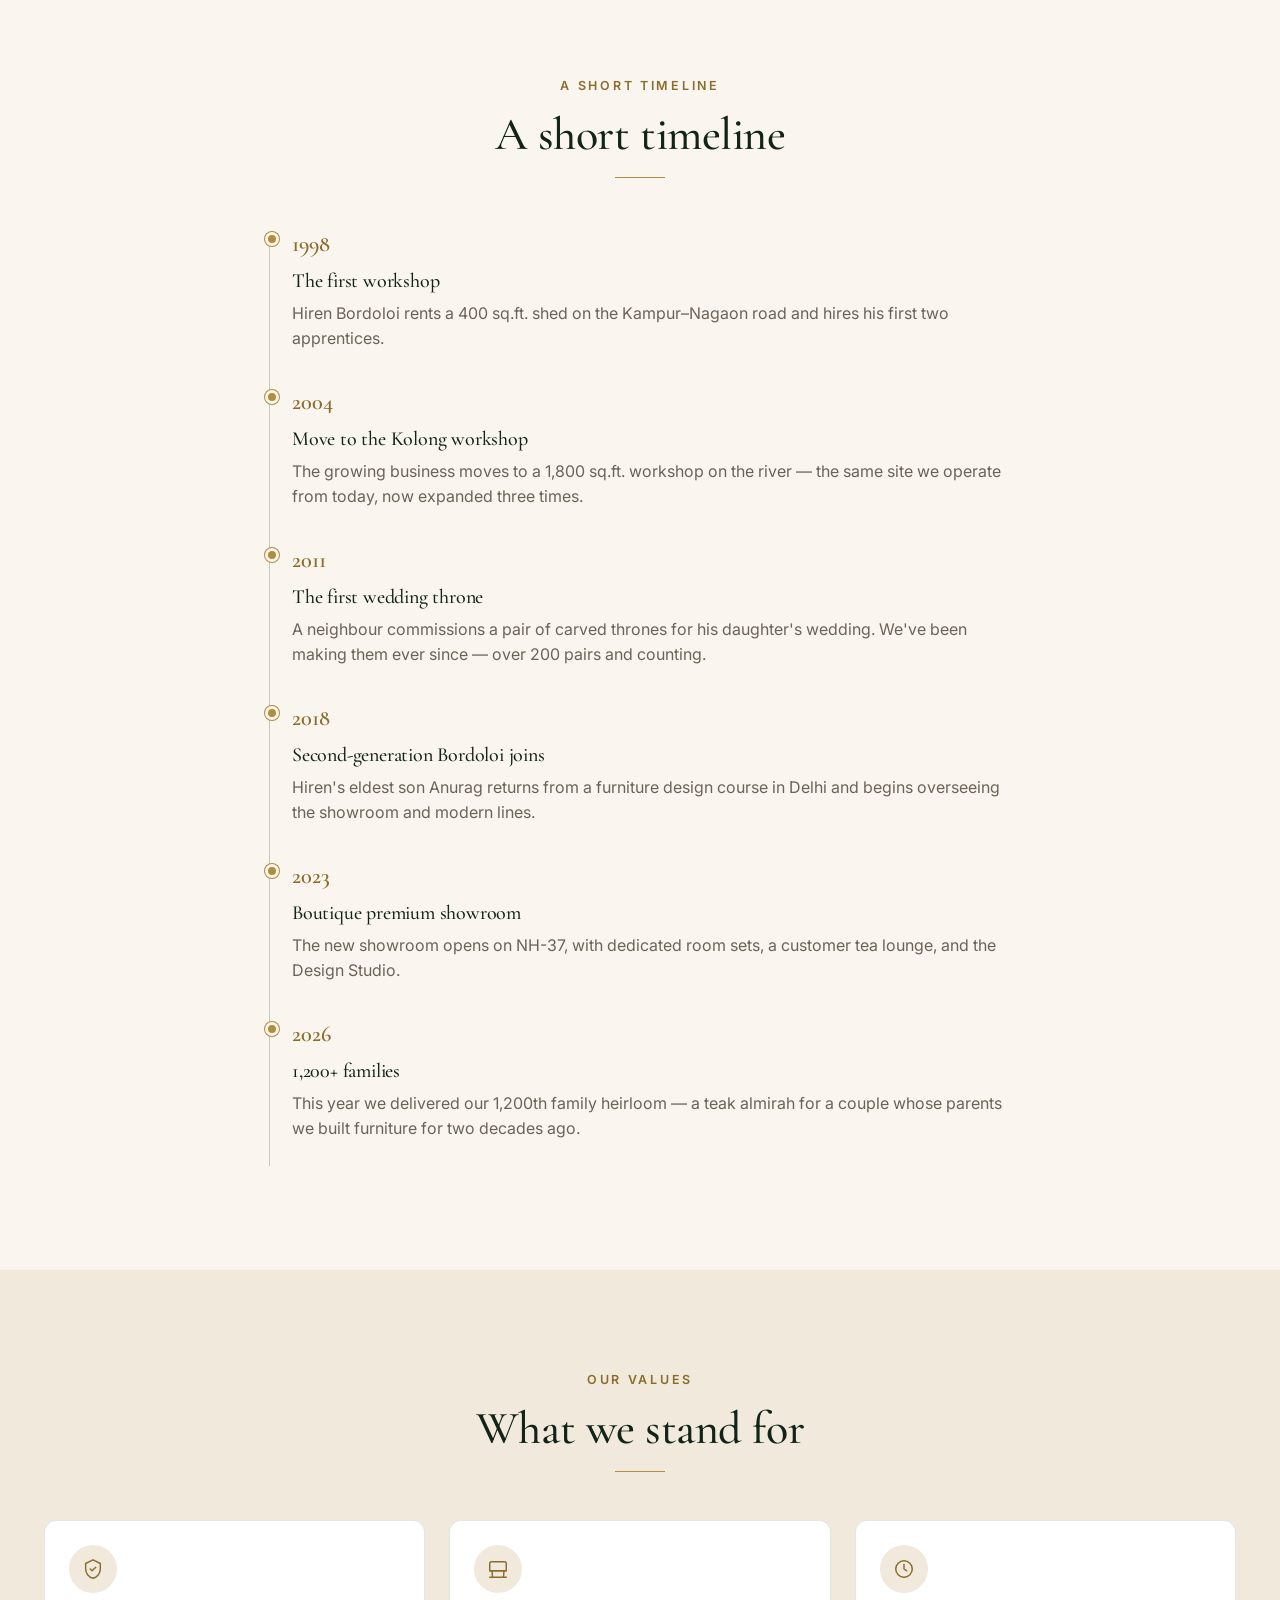
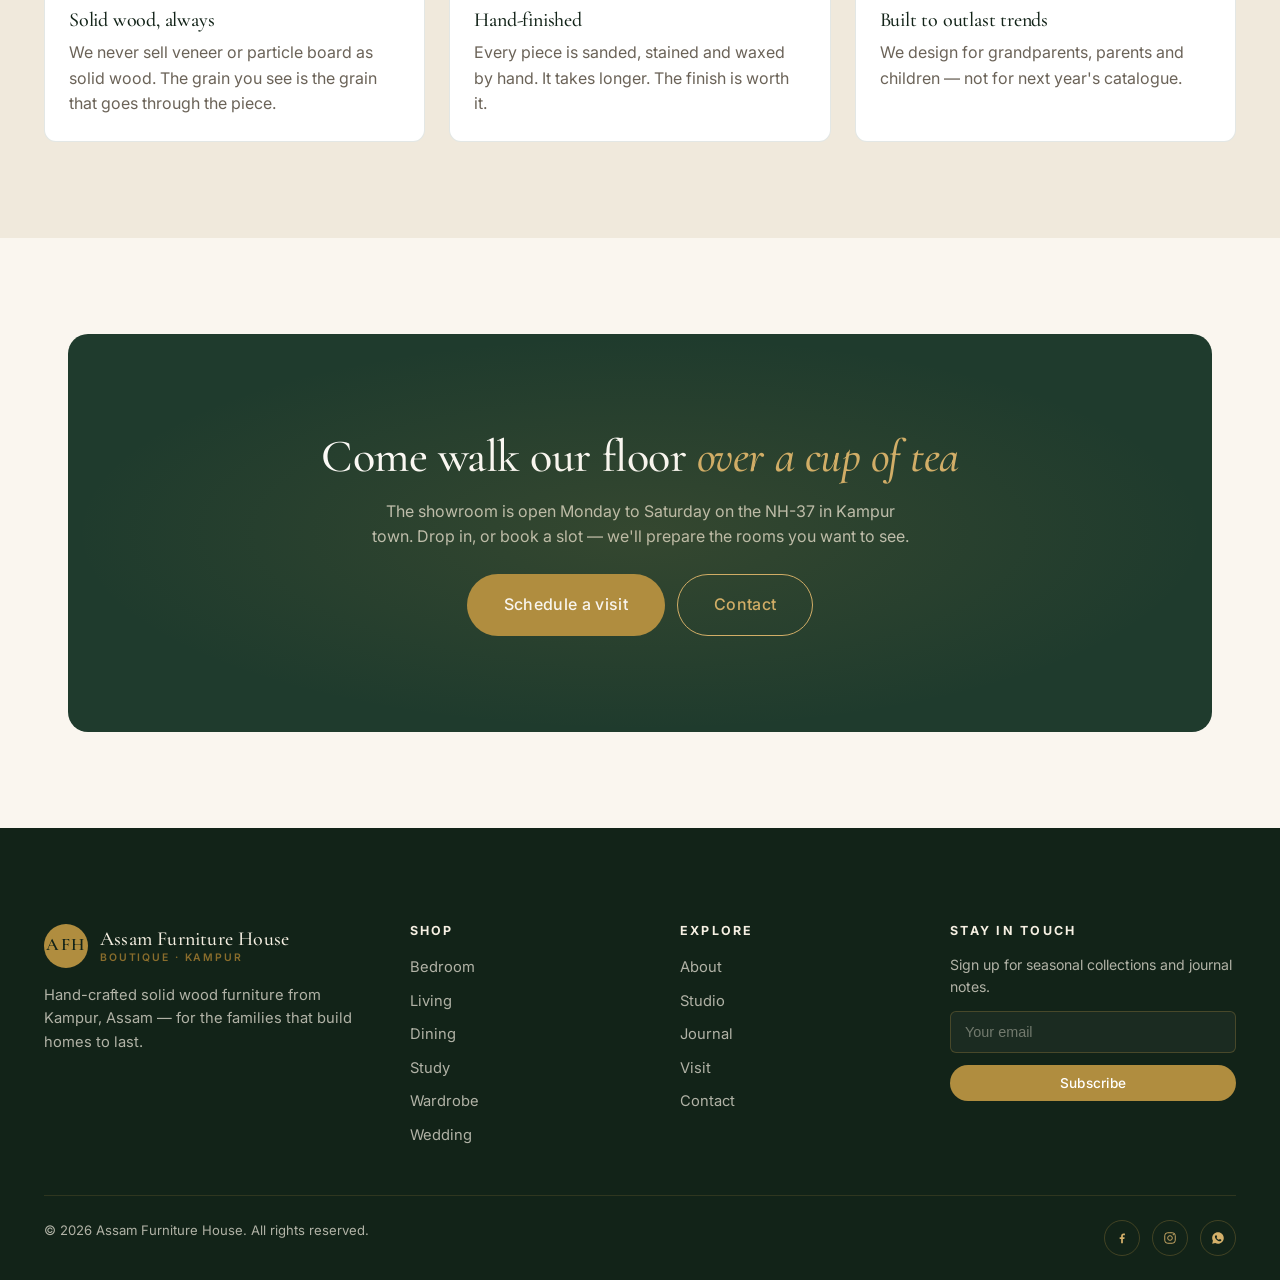
==== commit 21058593: "Fix: Add image error handling and fallback URLs for broken Unsplash images" ====
--- a/about.html
+++ b/about.html
@@ -11,6 +11,36 @@
   <link href="https://fonts.googleapis.com/css2?family=Cormorant+Garamond:ital,wght@0,400;0,500;0,600;0,700;1,400;1,500&family=Inter:wght@400;500;600;700&display=swap" rel="stylesheet">
 
   <link rel="stylesheet" href="styles.css" />
+  <script>
+    // Image error handler - replace broken images with working alternatives
+    window.addEventListener('load', () => {
+      document.querySelectorAll('img').forEach(img => {
+        img.addEventListener('error', function() {
+          // Map of broken URLs to replacement URLs
+          const replacements = {
+            'photo-1616627562650-86eaeae3d72e': 'https://images.unsplash.com/photo-1555041469-a586c61ea9bc?w=1200&q=80&auto=format&fit=crop',
+            'photo-1632322474318-bedb31a2b8b1': 'https://images.unsplash.com/photo-1578500494198-246f612d03b3?w=1200&q=80&auto=format&fit=crop',
+            'photo-1567538096630-e0c55bd6374c': 'https://images.unsplash.com/photo-1555041469-a586c61ea9bc?w=900&q=80&auto=format&fit=crop',
+            'photo-1517445312882-bc9910d016b7': 'https://images.unsplash.com/photo-1578500494198-246f612d03b3?w=900&q=80&auto=format&fit=crop',
+            'photo-1583394293214-28ded15ee548': 'https://images.unsplash.com/photo-1595951707802-6b2b55a42c0a?w=900&q=80&auto=format&fit=crop',
+            'photo-1604061986761-d9d0cc41b0d1': 'https://images.unsplash.com/photo-1616627562650-86eaeae3d72e?w=900&q=80&auto=format&fit=crop'
+          };
+          
+          for (const [broken, replacement] of Object.entries(replacements)) {
+            if (this.src.includes(broken)) {
+              this.src = replacement;
+              return;
+            }
+          }
+          
+          // If no specific replacement, use a placeholder
+          this.style.backgroundColor = '#e8dcc8';
+          this.style.minHeight = '200px';
+          this.alt = this.alt || 'Image';
+        });
+      });
+    });
+  </script>
   <script src="i18n.js" defer></script>
   <script src="script.js" defer></script>
   <script src="cart.js" defer></script>
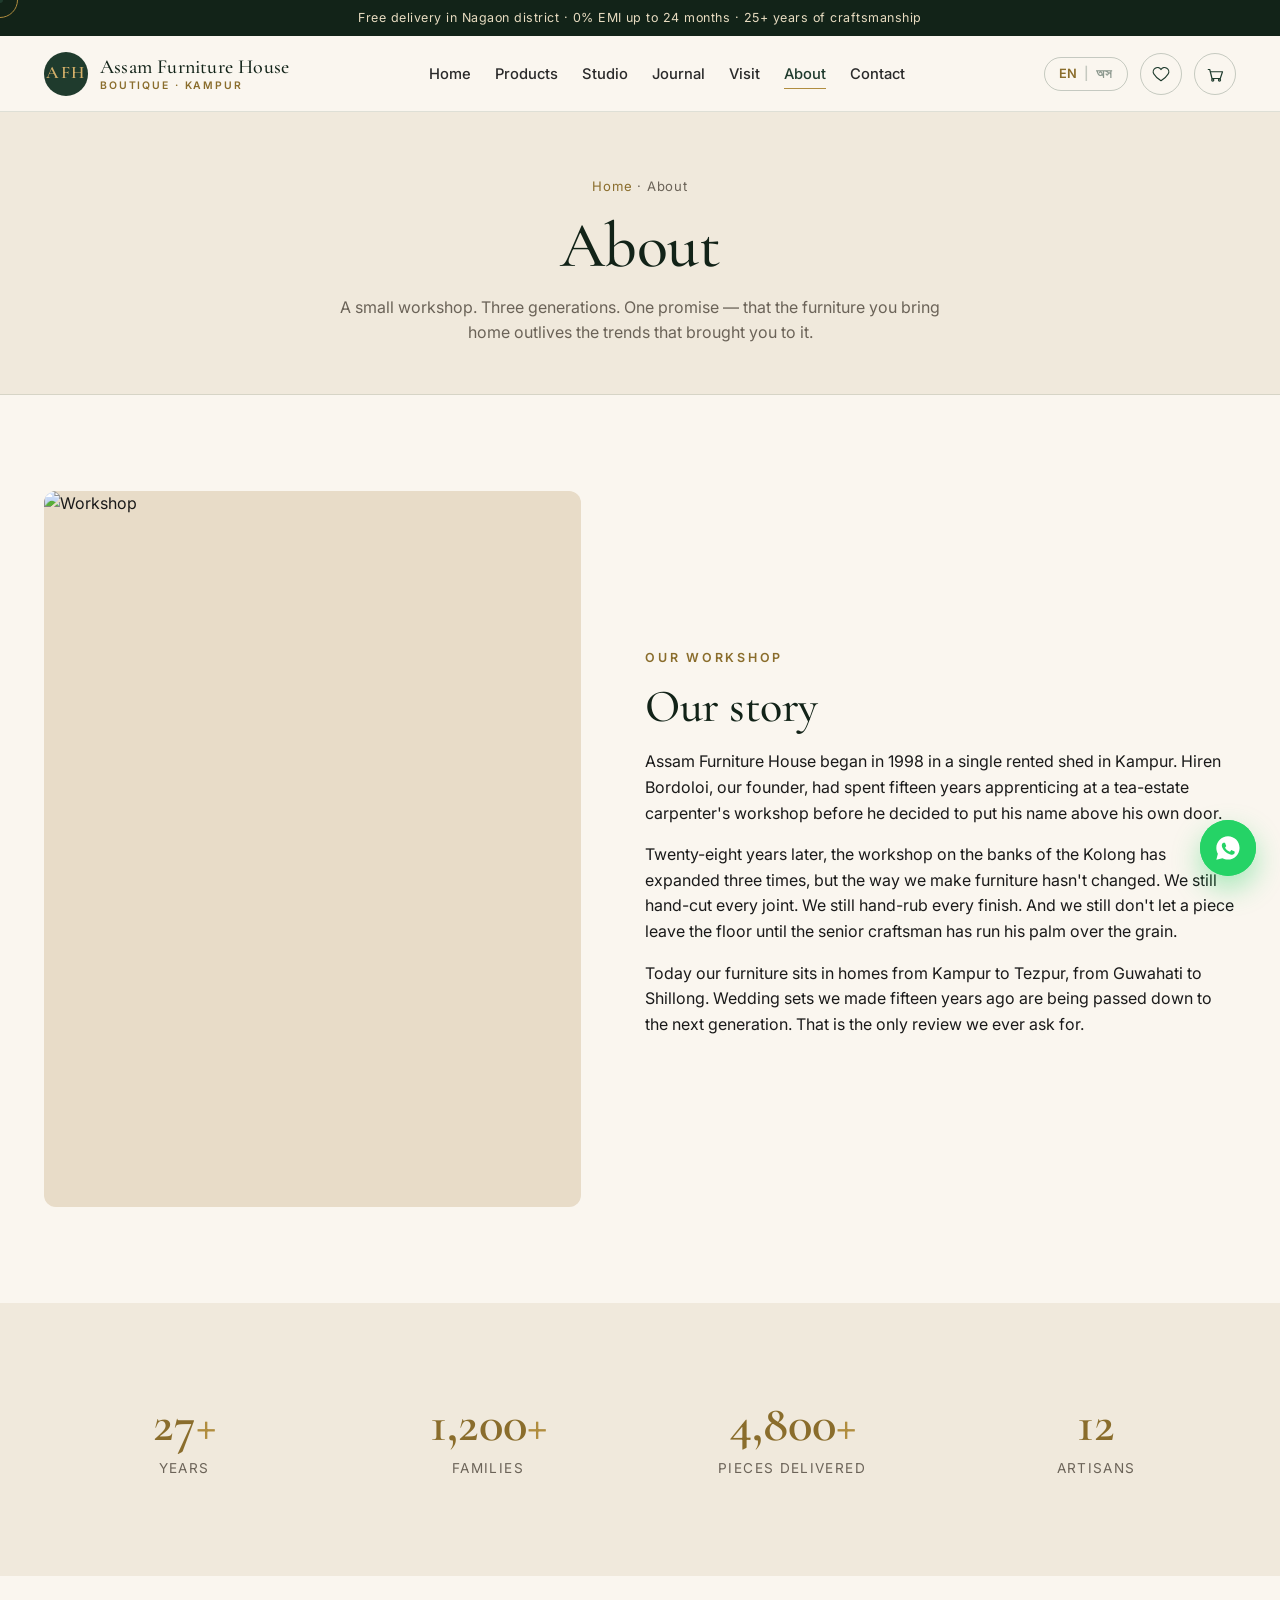
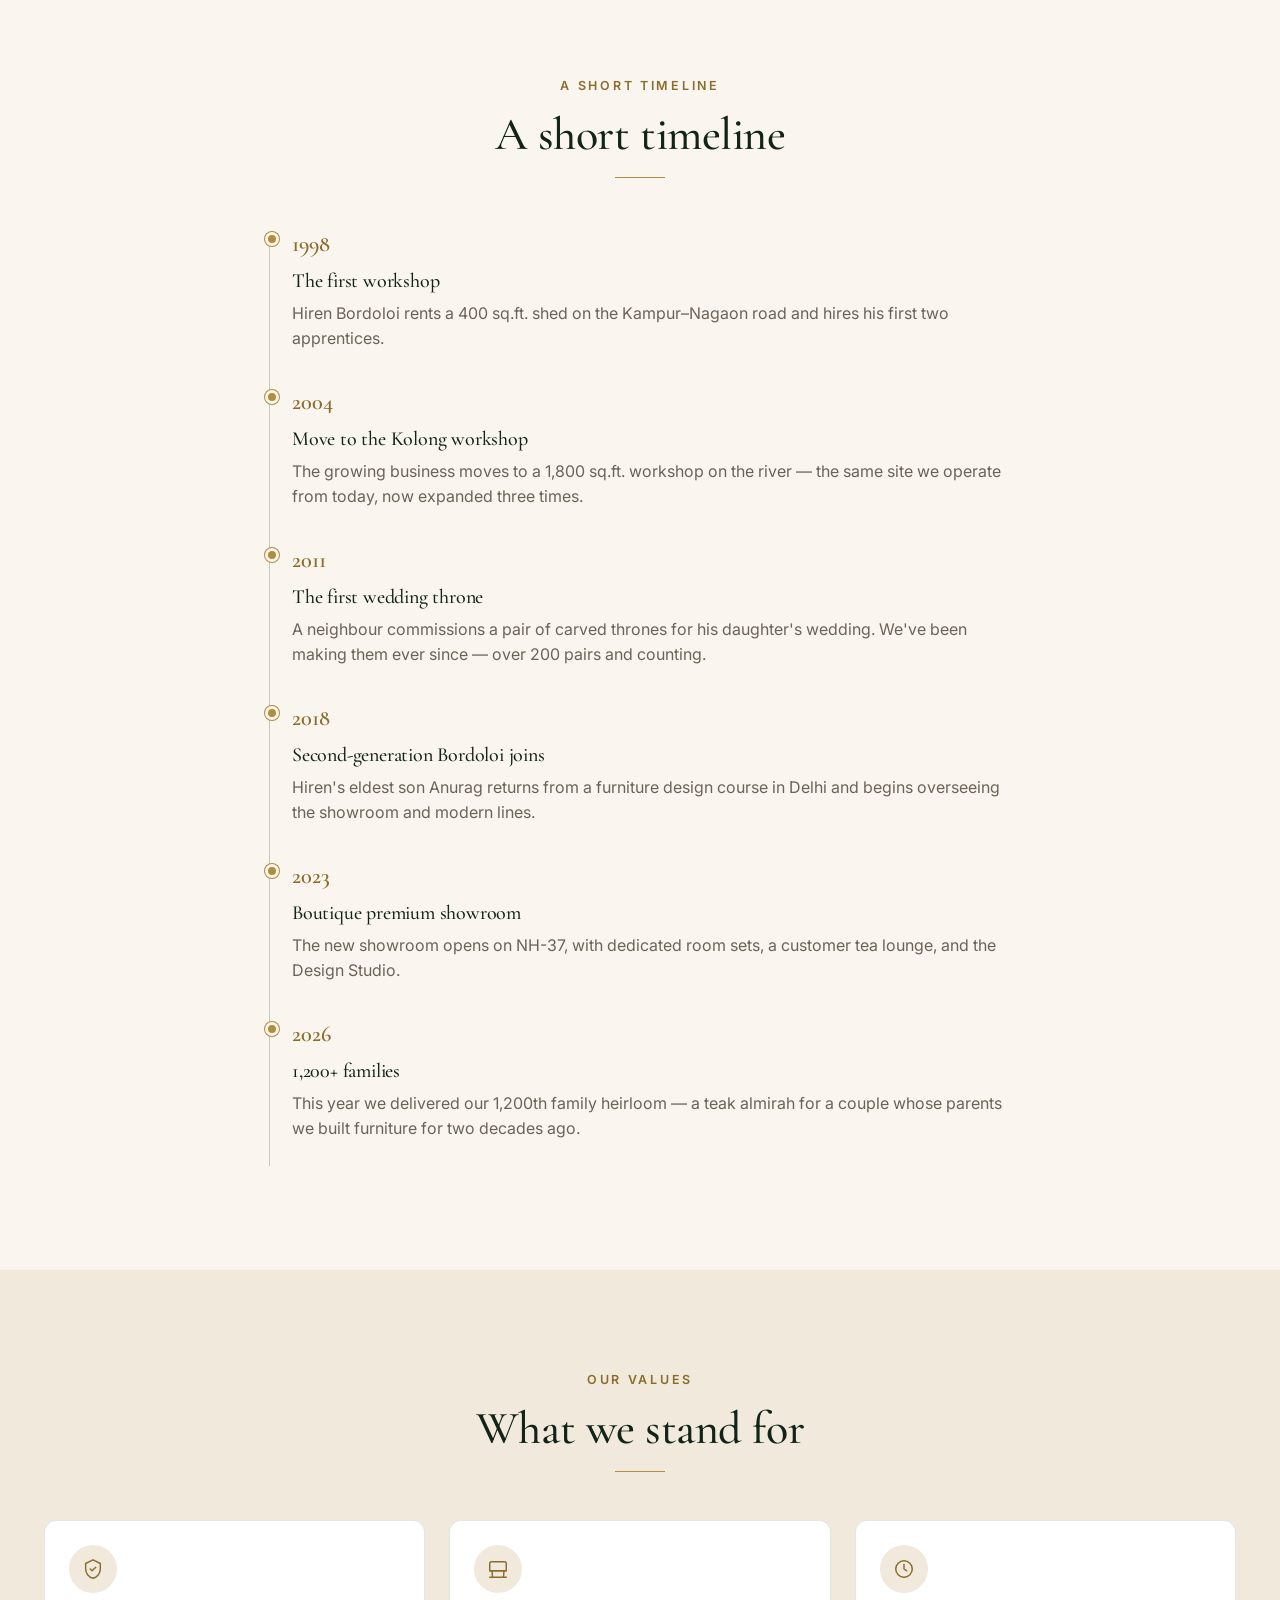
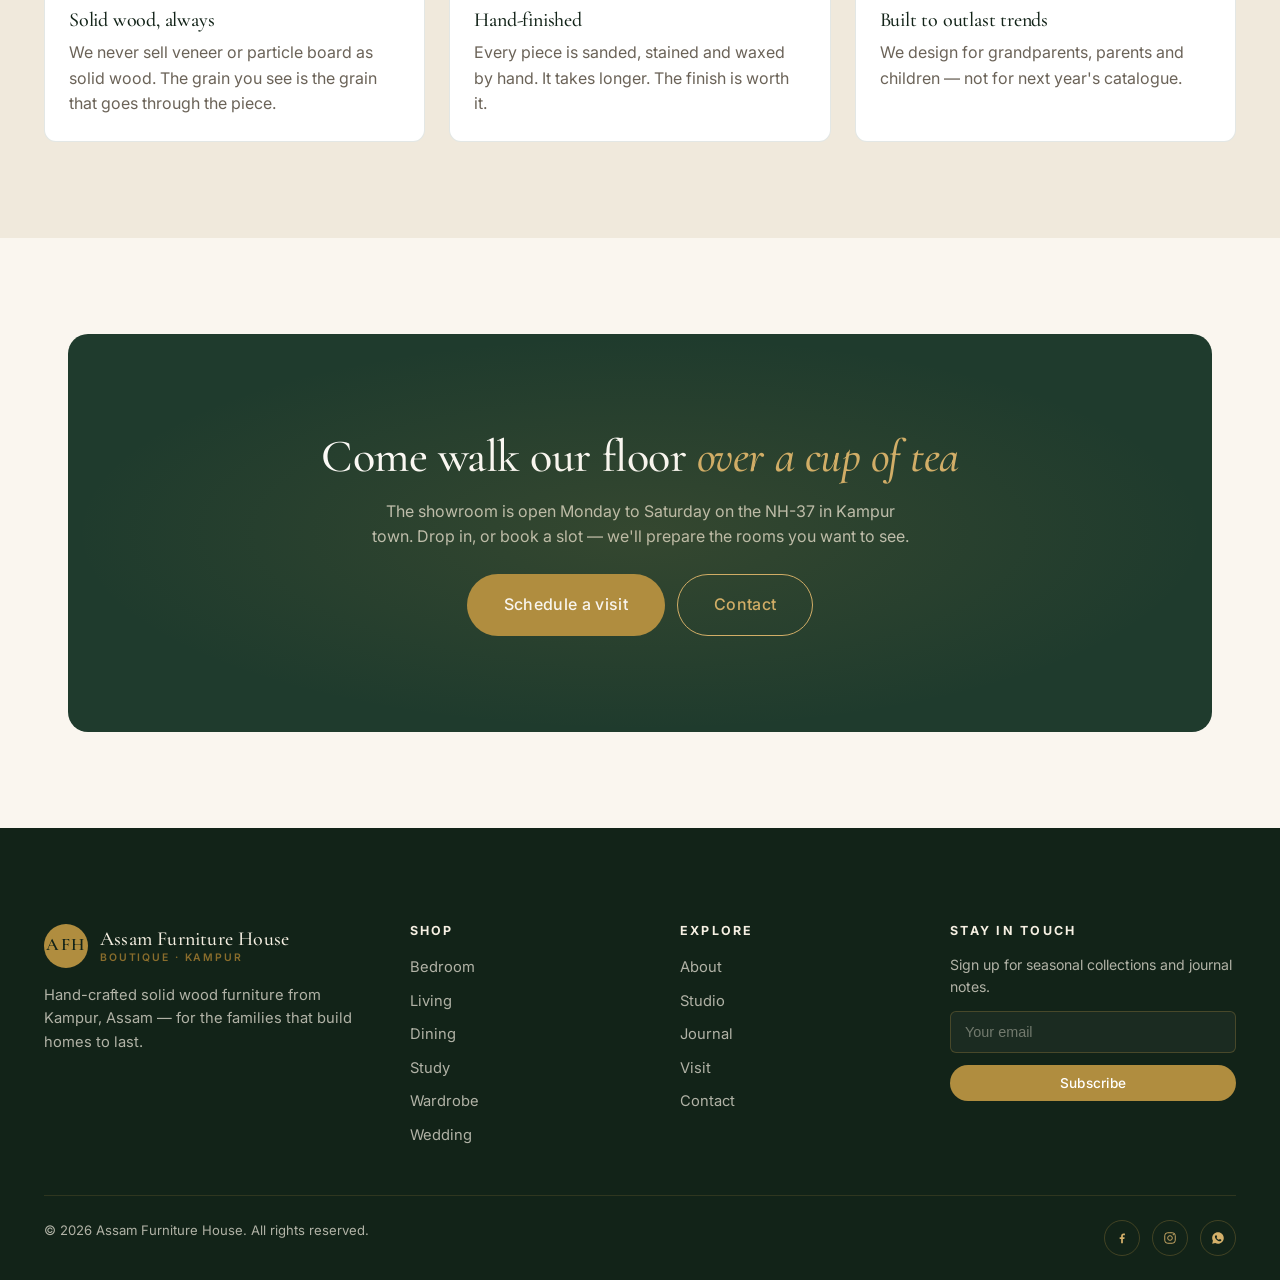
==== commit b8d6e941: "Improve: Enhanced image URL replacement with proactive URL swapping" ====
--- a/about.html
+++ b/about.html
@@ -12,34 +12,45 @@
 
   <link rel="stylesheet" href="styles.css" />
   <script>
-    // Image error handler - replace broken images with working alternatives
-    window.addEventListener('load', () => {
+    // Map of broken URLs to replacement URLs  
+    const IMG_REPLACEMENTS = {
+      'photo-1616627562650-86eaeae3d72e': 'https://images.unsplash.com/photo-1555041469-a586c61ea9bc?w=1200&q=80&auto=format&fit=crop',
+      'photo-1632322474318-bedb31a2b8b1': 'https://images.unsplash.com/photo-1578500494198-246f612d03b3?w=1200&q=80&auto=format&fit=crop',
+      'photo-1567538096630-e0c55bd6374c': 'https://images.unsplash.com/photo-1555041469-a586c61ea9bc?w=900&q=80&auto=format&fit=crop',
+      'photo-1517445312882-bc9910d016b7': 'https://images.unsplash.com/photo-1578500494198-246f612d03b3?w=900&q=80&auto=format&fit=crop',
+      'photo-1583394293214-28ded15ee548': 'https://images.unsplash.com/photo-1595951707802-6b2b55a42c0a?w=900&q=80&auto=format&fit=crop',
+      'photo-1604061986761-d9d0cc41b0d1': 'https://images.unsplash.com/photo-1616627562650-86eaeae3d72e?w=900&q=80&auto=format&fit=crop'
+    };
+
+    // Replace broken URLs before page loads
+    function replaceImageURLs() {
       document.querySelectorAll('img').forEach(img => {
+        for (const [broken, replacement] of Object.entries(IMG_REPLACEMENTS)) {
+          if (img.src.includes(broken)) {
+            img.src = replacement;
+          }
+        }
+        // Add error handler as backup
         img.addEventListener('error', function() {
-          // Map of broken URLs to replacement URLs
-          const replacements = {
-            'photo-1616627562650-86eaeae3d72e': 'https://images.unsplash.com/photo-1555041469-a586c61ea9bc?w=1200&q=80&auto=format&fit=crop',
-            'photo-1632322474318-bedb31a2b8b1': 'https://images.unsplash.com/photo-1578500494198-246f612d03b3?w=1200&q=80&auto=format&fit=crop',
-            'photo-1567538096630-e0c55bd6374c': 'https://images.unsplash.com/photo-1555041469-a586c61ea9bc?w=900&q=80&auto=format&fit=crop',
-            'photo-1517445312882-bc9910d016b7': 'https://images.unsplash.com/photo-1578500494198-246f612d03b3?w=900&q=80&auto=format&fit=crop',
-            'photo-1583394293214-28ded15ee548': 'https://images.unsplash.com/photo-1595951707802-6b2b55a42c0a?w=900&q=80&auto=format&fit=crop',
-            'photo-1604061986761-d9d0cc41b0d1': 'https://images.unsplash.com/photo-1616627562650-86eaeae3d72e?w=900&q=80&auto=format&fit=crop'
-          };
-          
-          for (const [broken, replacement] of Object.entries(replacements)) {
+          for (const [broken, replacement] of Object.entries(IMG_REPLACEMENTS)) {
             if (this.src.includes(broken)) {
               this.src = replacement;
               return;
             }
           }
-          
-          // If no specific replacement, use a placeholder
           this.style.backgroundColor = '#e8dcc8';
           this.style.minHeight = '200px';
-          this.alt = this.alt || 'Image';
         });
       });
-    });
+    }
+
+    // Run when DOM is ready and on load
+    if (document.readyState === 'loading') {
+      document.addEventListener('DOMContentLoaded', replaceImageURLs);
+    } else {
+      replaceImageURLs();
+    }
+    window.addEventListener('load', replaceImageURLs);
   </script>
   <script src="i18n.js" defer></script>
   <script src="script.js" defer></script>
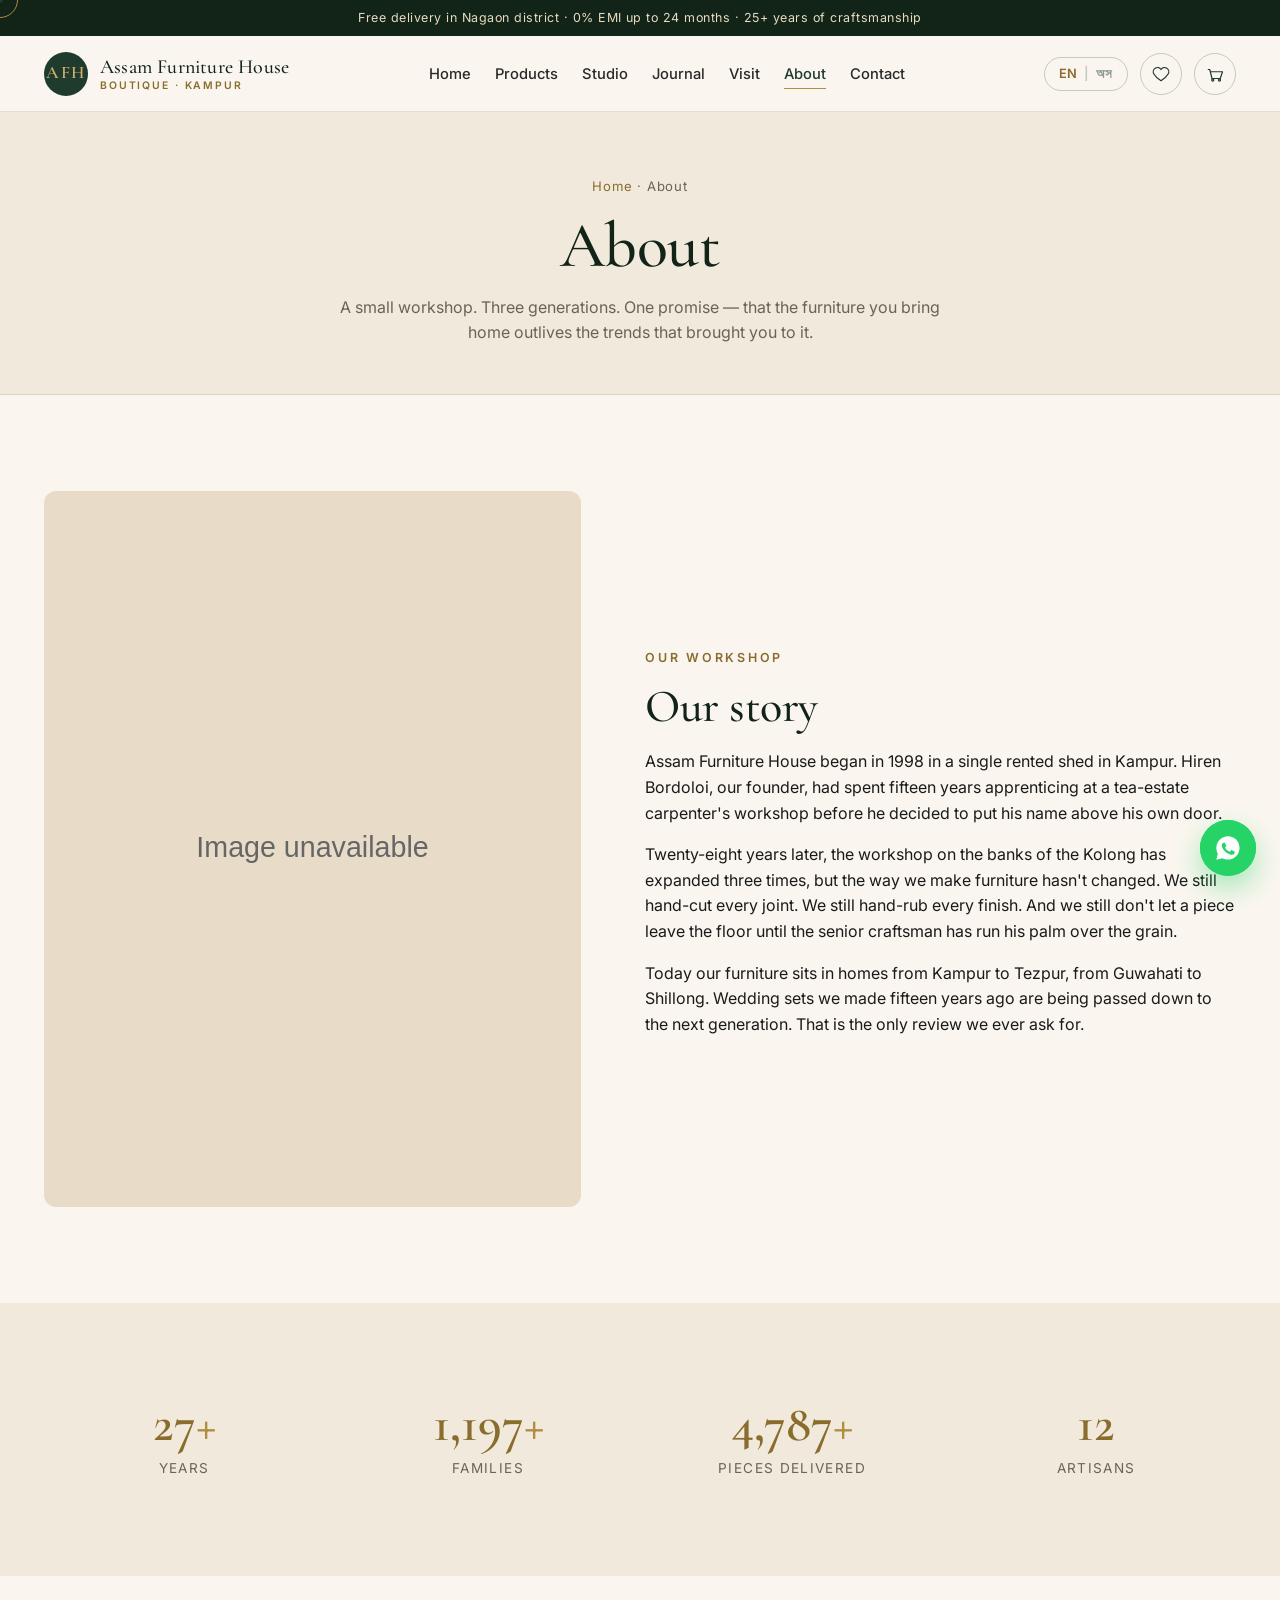
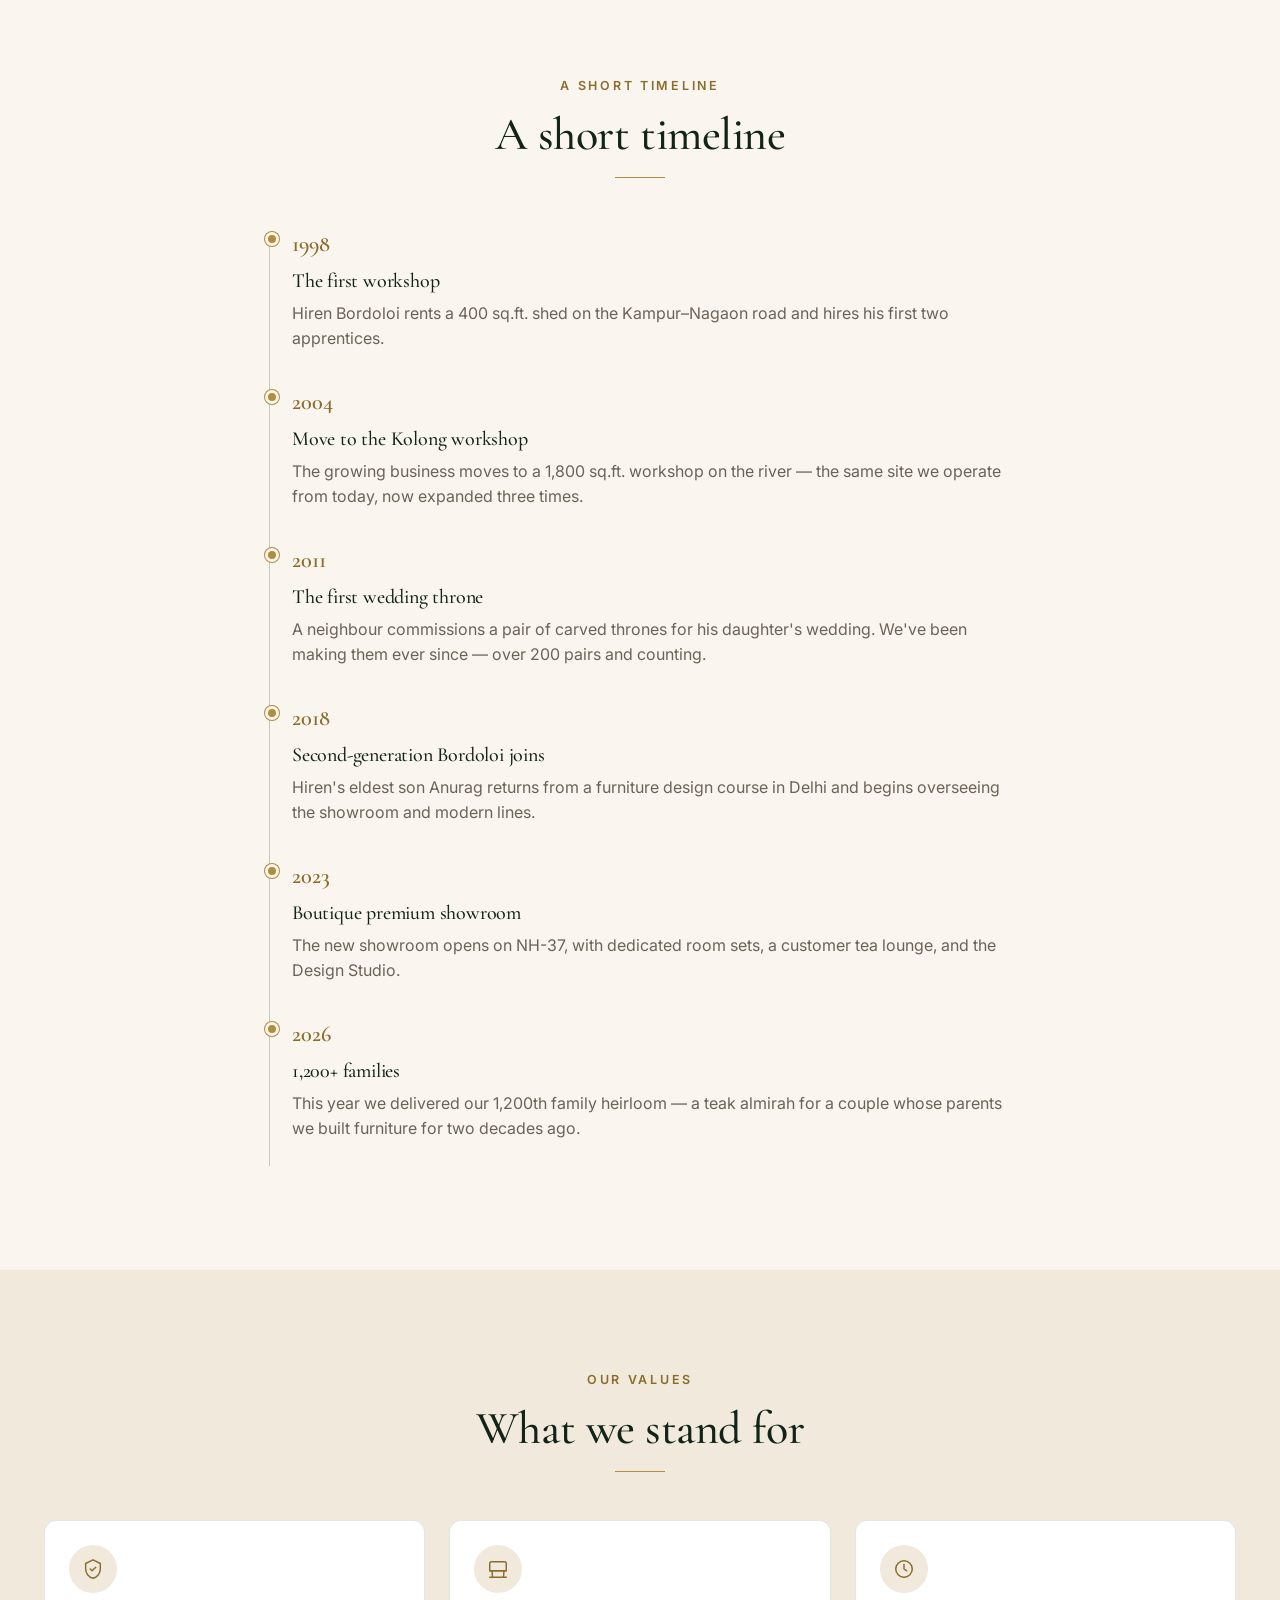
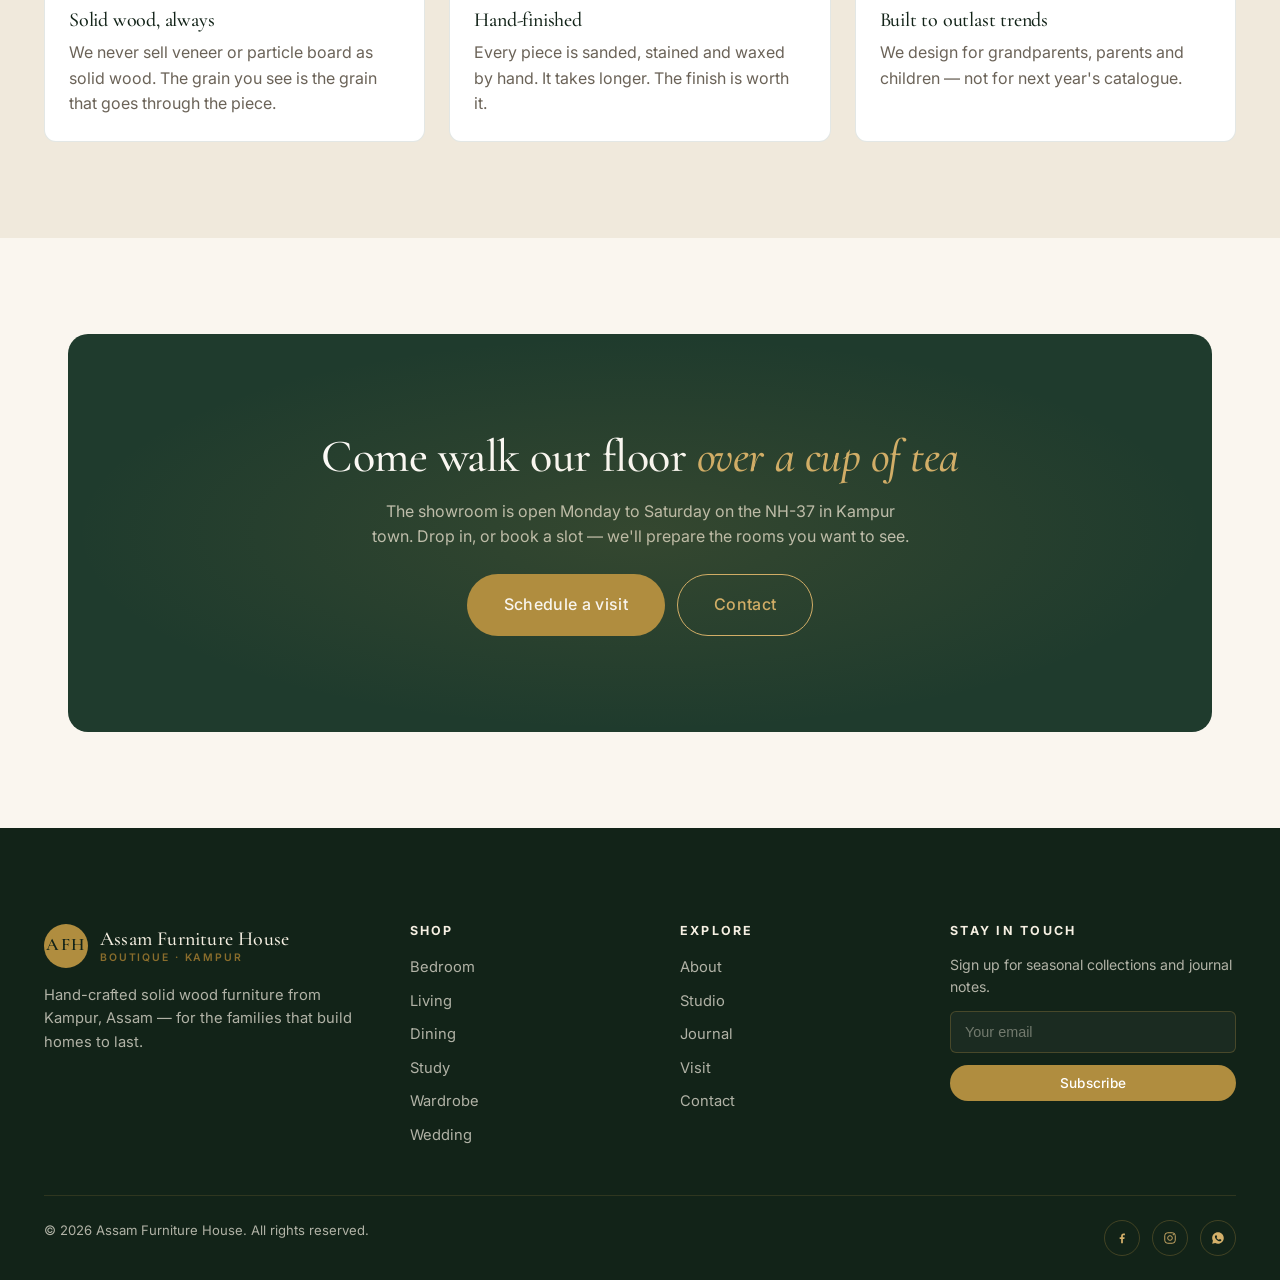
==== commit 50e2cb4a: "Fix: Replace blocked Unsplash images with picsum.photos CDN + SVG fallback" ====
--- a/about.html
+++ b/about.html
@@ -12,14 +12,14 @@
 
   <link rel="stylesheet" href="styles.css" />
   <script>
-    // Map of broken URLs to replacement URLs  
+    // Map of broken URLs to reliable replacements
     const IMG_REPLACEMENTS = {
-      'photo-1616627562650-86eaeae3d72e': 'https://images.unsplash.com/photo-1555041469-a586c61ea9bc?w=1200&q=80&auto=format&fit=crop',
-      'photo-1632322474318-bedb31a2b8b1': 'https://images.unsplash.com/photo-1578500494198-246f612d03b3?w=1200&q=80&auto=format&fit=crop',
-      'photo-1567538096630-e0c55bd6374c': 'https://images.unsplash.com/photo-1555041469-a586c61ea9bc?w=900&q=80&auto=format&fit=crop',
-      'photo-1517445312882-bc9910d016b7': 'https://images.unsplash.com/photo-1578500494198-246f612d03b3?w=900&q=80&auto=format&fit=crop',
-      'photo-1583394293214-28ded15ee548': 'https://images.unsplash.com/photo-1595951707802-6b2b55a42c0a?w=900&q=80&auto=format&fit=crop',
-      'photo-1604061986761-d9d0cc41b0d1': 'https://images.unsplash.com/photo-1616627562650-86eaeae3d72e?w=900&q=80&auto=format&fit=crop'
+      'photo-1616627562650-86eaeae3d72e': 'https://picsum.photos/1200/800?random=1',
+      'photo-1632322474318-bedb31a2b8b1': 'https://picsum.photos/1200/800?random=2',
+      'photo-1567538096630-e0c55bd6374c': 'https://picsum.photos/900/600?random=3',
+      'photo-1517445312882-bc9910d016b7': 'https://picsum.photos/900/600?random=4',
+      'photo-1583394293214-28ded15ee548': 'https://picsum.photos/900/600?random=5',
+      'photo-1604061986761-d9d0cc41b0d1': 'https://picsum.photos/900/600?random=6'
     };
 
     // Replace broken URLs before page loads
@@ -30,7 +30,7 @@
             img.src = replacement;
           }
         }
-        // Add error handler as backup
+        // Add error handler as backup with SVG placeholder
         img.addEventListener('error', function() {
           for (const [broken, replacement] of Object.entries(IMG_REPLACEMENTS)) {
             if (this.src.includes(broken)) {
@@ -38,7 +38,8 @@
               return;
             }
           }
-          this.style.backgroundColor = '#e8dcc8';
+          // Final fallback: SVG placeholder
+          this.src = 'data:image/svg+xml,%3Csvg xmlns="http://www.w3.org/2000/svg" width="800" height="600"%3E%3Crect fill="%23e8dcc8" width="800" height="600"/%3E%3Ctext x="50%25" y="50%25" dominant-baseline="middle" text-anchor="middle" fill="%23666" font-size="24" font-family="Arial"%3EImage unavailable%3C/text%3E%3C/svg%3E';
           this.style.minHeight = '200px';
         });
       });
